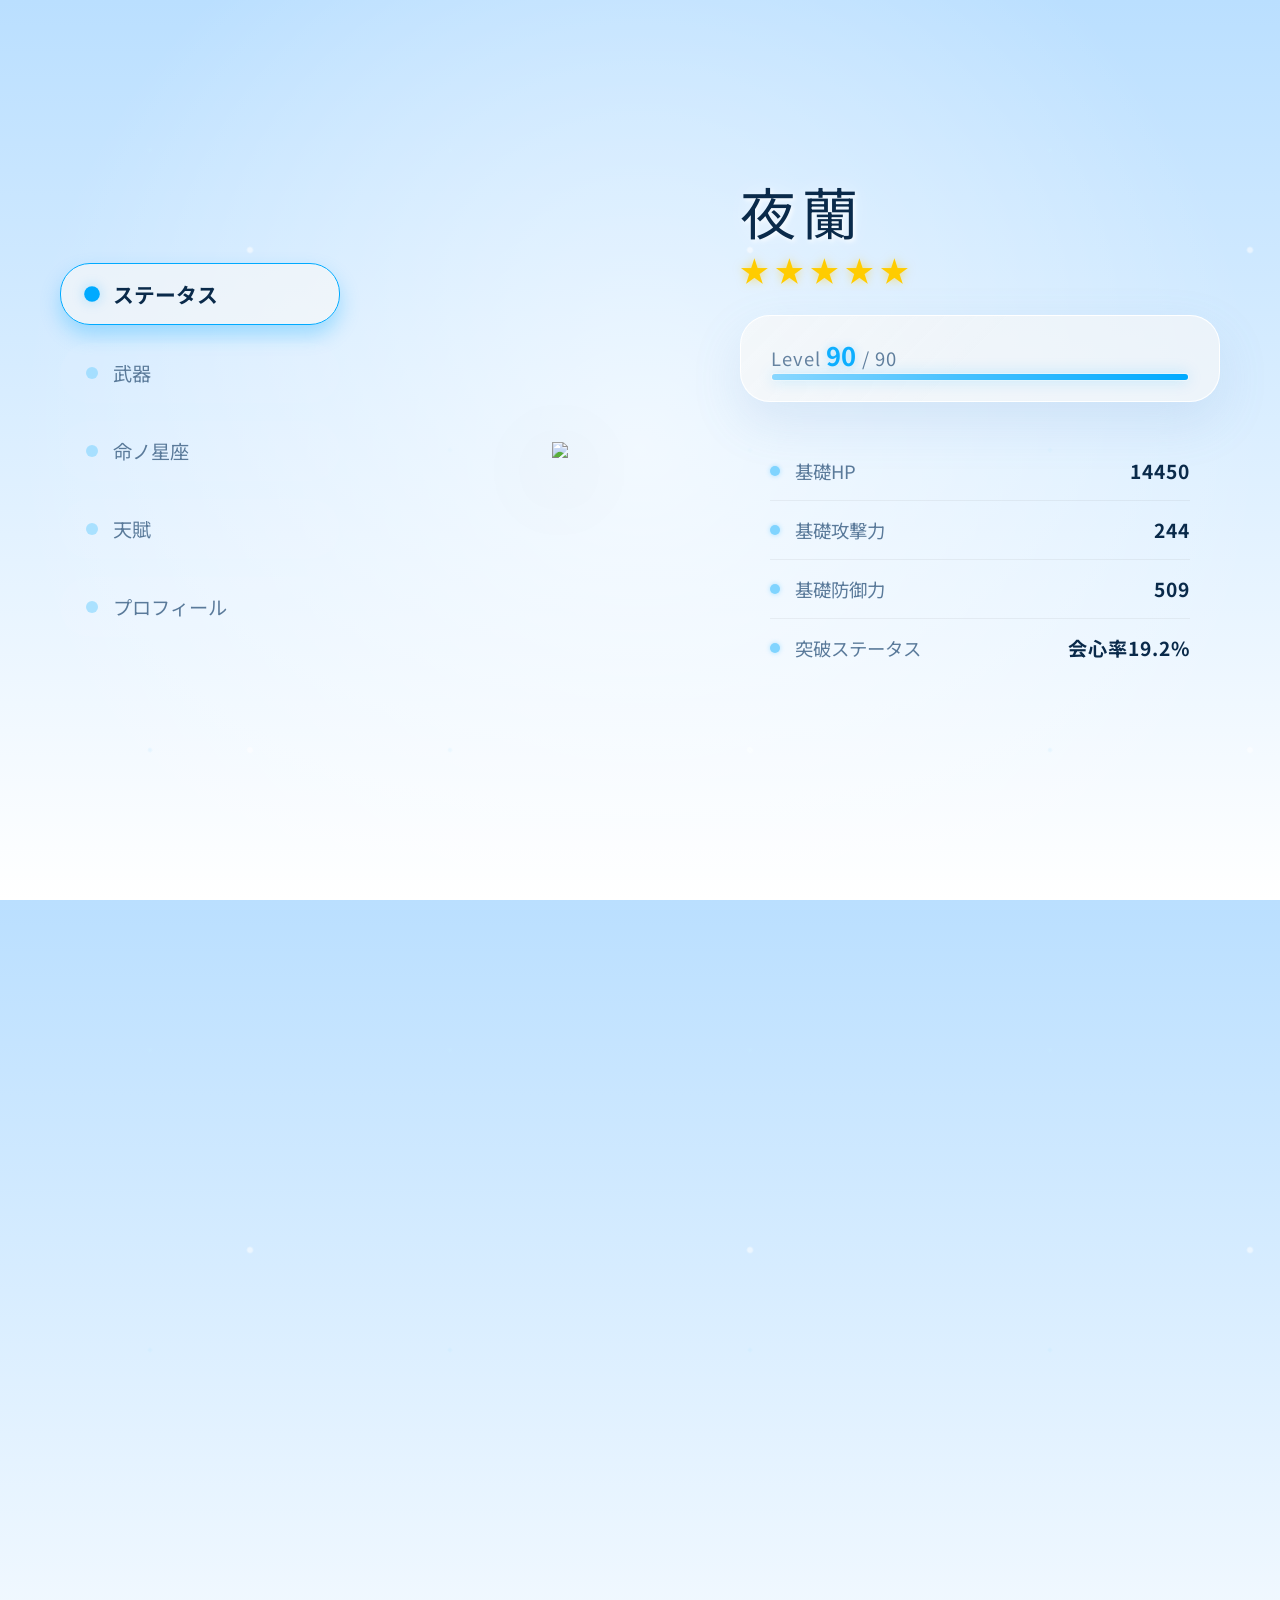
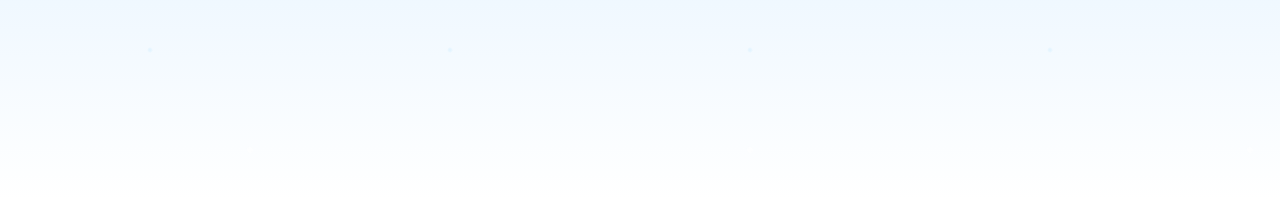
==== index.html @ b49795f0 "Add files via upload" ====
<!DOCTYPE html>
<html lang="ja">
<head>
    <meta charset="UTF-8">
    <meta name="viewport" content="width=device-width, initial-scale=1.0">
    <title>Genshin_UI_Moc</title>
    <link rel="preconnect" href="https://fonts.googleapis.com">
    <link rel="preconnect" href="https://fonts.gstatic.com" crossorigin>
    <link href="https://fonts.googleapis.com/css2?family=Noto+Sans+JP:wght@400;500;700&display=swap" rel="stylesheet">
    <link rel="icon" href="favicon.ico" type="image/png">
<style>
        @font-face {
    font-family: 'GenshinMainFont';
    src: url('GenshinFont.otf') format('truetype'); 
    font-weight: normal;
    font-style: normal;
    font-display: swap;
}
        :root {
            --bg-gradient: linear-gradient(to bottom, #badfff 0%, #ffffff 100%);
            --bg-particle-color: rgba(255,255,255,0.8);
            --bg-particle-sub: rgba(200, 235, 255, 0.5);
            --container-glow: radial-gradient(circle at center, rgba(255, 255, 255, 0.6) 0%, transparent 80%);
            --glass-bg: rgba(248, 248, 248, 0.65);
            --glass-border: rgba(255, 255, 255, 0.9);
            --glass-highlight: rgba(255, 255, 255, 1.0);
            --glass-shadow: 0 20px 50px rgba(100, 150, 200, 0.15);
            --text-main: #0a2a4a;
            --text-dim: #5a7a9a;
            --title-shadow: 2px 2px 4px rgba(255,255,255,0.8), 0 0 20px rgba(255,255,255,0.5);
            --accent-color: #00aaff;
            --accent-sub: #80d4ff;
            --accent-glow: rgba(0, 170, 255, 0.3);
            --panel-width: 480px;
            --font-custom: 'MyCustomFont', 'Noto Sans JP', sans-serif;
            --border-radius-soft: 30px;
            --border-radius-capsule: 50px;
            --font-custom: 'GenshinMainFont', 'Noto Sans JP', sans-serif;
        }

      
        body.dark-theme {
            --bg-gradient: radial-gradient(circle at 50% 120%, #1a2c55 0%, #0d1221 50%, #000000 100%);
            --bg-particle-color: rgba(255,255,255,0.2);
            --bg-particle-sub: rgba(255,255,255,0.1);
            --container-glow: radial-gradient(circle at center, rgba(0, 242, 255, 0.03) 0%, transparent 70%);
            --glass-bg: rgba(20, 30, 50, 0.6);
            --glass-border: rgba(100, 200, 255, 0.2);
            --glass-highlight: rgba(255, 255, 255, 0.1);
            --glass-shadow: 0 20px 50px rgba(0, 0, 0, 0.4);
            --text-main: #ffffff;
            --text-dim: #8aaecb;
            --title-shadow: 0 0 15px rgba(0, 242, 255, 0.4);
            --accent-color: #00f2ff;
            --accent-sub: #4d8eff;
            --accent-glow: rgba(0, 242, 255, 0.6);
        }

        * { margin: 0; padding: 0; box-sizing: border-box; }

        body {
            width: 100vw; height: 100vh; overflow: hidden;
            font-family: var(--font-custom);
            color: var(--text-main);
            background: var(--bg-gradient);
            position: relative;
            transition: color 0.5s, background 0.5s;
            -webkit-font-smoothing: antialiased;
    -moz-osx-font-smoothing: grayscale;
        }
        
        body::before {
            content: ""; position: absolute; top: 0; left: 0; width: 200%; height: 200%;
            background-image: 
                radial-gradient(circle, var(--bg-particle-color) 2px, transparent 4px),
                radial-gradient(circle, var(--bg-particle-sub) 1px, transparent 3px);
            background-size: 500px 500px, 300px 300px;
            opacity: 0.7; z-index: -1;
            animation: bgMove 60s linear infinite;
            transition: opacity 0.5s;
        }
        @keyframes bgMove { 0% { transform: translate(0, 0); } 100% { transform: translate(-50px, -50px); } }

        .container {
            display: flex; width: 100%; height: 100%; padding: 40px 60px; gap: 40px;
            background: var(--container-glow);
            transition: background 0.5s;
        }

        #theme-toggle-btn {
            position: fixed; top: 25px; right: 25px; z-index: 1000;
            background: var(--glass-bg);
            border: 1px solid var(--glass-border);
            color: var(--text-main);
            padding: 10px 20px;
            border-radius: var(--border-radius-capsule);
            cursor: pointer;
            font-family: var(--font-custom); font-weight: bold;
            backdrop-filter: blur(10px);
            box-shadow: 0 5px 15px rgba(0,0,0,0.1);
            transition: 0.3s;
            display: flex; align-items: center; gap: 10px;
        }
        #theme-toggle-btn:hover {
            transform: scale(1.05);
            box-shadow: 0 0 15px var(--accent-glow);
            border-color: var(--accent-color);
        }

        .sidebar {
            width: 280px; display: flex; flex-direction: column; gap: 18px;
            z-index: 10; justify-content: center; height: 100%; flex-shrink: 0;
        }
        .menu-item {
            display: flex; align-items: center; font-size: 1.2rem; color: var(--text-dim);
            cursor: pointer; transition: all 0.4s cubic-bezier(0.25, 0.8, 0.25, 1); 
            padding: 15px 25px; position: relative; overflow: hidden;
            border-radius: var(--border-radius-soft);
            background: rgba(255, 255, 255, 0.05);
            border: 1px solid transparent;
        }
        .menu-item:hover { 
            color: var(--text-main); background: var(--glass-bg);
            border-color: var(--accent-sub); transform: translateX(5px);
        }
        .menu-item.active {
            color: var(--text-main); font-weight: bold; font-size: 1.3rem;
            background: var(--glass-bg);
            box-shadow: 0 10px 20px var(--accent-glow);
            border-color: var(--accent-color);
        }
        .icon-diamond {
            width: 12px; height: 12px; background: var(--accent-sub);
            margin-right: 15px; opacity: 0.6; transition: 0.3s; border-radius: 50%;
        }
        .menu-item.active .icon-diamond { 
            background: var(--accent-color); opacity: 1; transform: scale(1.3); 
            box-shadow: 0 0 10px var(--accent-glow);
        }

        .main-content {
            flex-grow: 1; display: flex; width: 100%; height: 100%;
            animation: fadeIn 0.8s ease-out;
        }
        .hidden { display: none !important; }
        @keyframes fadeIn { from { opacity: 0; transform: translateY(30px); } to { opacity: 1; transform: translateY(0); } }

        .visual-area {
            flex-grow: 1; height: 100%; display: flex; justify-content: center; align-items: center; position: relative;
        }
        .visual-img {
            max-height: 98%; max-width: 100%;
            filter: drop-shadow(0 15px 30px rgba(0,0,0,0.3));
            animation: floatChar 6s ease-in-out infinite;
            transition: filter 0.5s;
        }
        @keyframes floatChar { 0%, 100% { transform: translateY(0); } 50% { transform: translateY(-12px); } }

        
        @keyframes spinBg { 0% { transform: rotate(0deg); } 100% { transform: rotate(360deg); } }

        .info-panel {
            width: var(--panel-width); flex-shrink: 0;
            display: flex; flex-direction: column; justify-content: center; gap: 25px;
        }
        
        .char-name { 
            font-size: 3.5rem; font-weight: 400; letter-spacing: 0.1em; line-height: 1;
            color: var(--text-main); text-shadow: var(--title-shadow);
            margin-bottom: 10px; transition: color 0.5s, text-shadow 0.5s;
        }
        .rarity { color: #ffcc00; font-size: 1.8rem; letter-spacing: 6px; text-shadow: 0 0 10px rgba(255, 200, 0, 0.5); }
        .section-title { font-size: 2.8rem; letter-spacing: 0.05em; color: var(--text-main); text-shadow: var(--title-shadow); }

        .glass-box {
            background: var(--glass-bg);
            backdrop-filter: blur(20px); -webkit-backdrop-filter: blur(20px);
            border-radius: var(--border-radius-soft);
            border: 1px solid var(--glass-border);
            border-top: 1px solid var(--glass-highlight);
            padding: 28px;
            box-shadow: var(--glass-shadow);
            position: relative; overflow: hidden;
            transition: background 0.5s, border-color 0.5s, box-shadow 0.5s;
        }
        .glass-box::after {
            content: ""; position: absolute; top: 0; left: 0; width: 100%; height: 100%;
            background: linear-gradient(135deg, rgba(255,255,255,0.1) 0%, transparent 50%);
            pointer-events: none;
        }

        .level-info { padding: 20px 30px; gap: 10px; }
        .level-text { font-size: 1.15rem; color: var(--text-dim); letter-spacing: 0.05em; }
        .level-val { font-size: 1.6rem; color: var(--accent-color); font-weight: bold; text-shadow: 0 0 10px var(--accent-glow); }
        .level-bar-bg { width: 100%; height: 8px; background: rgba(0,0,0,0.1); border-radius: 5px; border: 1px solid var(--glass-border); }
        .level-bar-fill { height: 100%; background: linear-gradient(90deg, var(--accent-sub), var(--accent-color)); box-shadow: 0 0 15px var(--accent-glow); border-radius: 5px; }
        
        .stats-list { padding: 15px 30px; max-height: 45vh; }
        .stats-list::-webkit-scrollbar { width: 6px; }
        .stats-list::-webkit-scrollbar-thumb { background: var(--accent-sub); border-radius: 10px; }
        
        .stat-row { 
            display: flex; justify-content: space-between; align-items: center; 
            padding: 15px 0; border-bottom: 1px solid rgba(128,128,128,0.1); 
            font-size: 1.15rem; transition: 0.2s;
        }
        .stat-row:hover { background: rgba(255,255,255,0.1); padding-left: 10px; padding-right: 10px; border-radius: 15px;}
        .stat-row:last-child { border-bottom: none; }
        .stat-label { display: flex; align-items: center; color: var(--text-dim); }
        .stat-icon { width: 10px; height: 10px; margin-right: 15px; background: var(--accent-sub); border-radius: 50%; box-shadow: 0 0 5px var(--accent-glow); }
        .stat-value { font-size: 1.2rem; letter-spacing: 0.05em; font-weight: bold; }

        
        .btn-detail:hover { 
            background: var(--accent-color); color: #fff;
            box-shadow: 0 15px 30px var(--accent-glow); 
            transform: translateY(-3px);
        }

.scroll-list {
    display: flex;
    flex-direction: column;
    gap: 18px;
    margin-top: 10px;
    overflow-y: auto;
    overflow-x: hidden; 
    max-height: 60vh;
    padding: 15px;
    margin: -15px; 
    width: calc(100% + 10px); 
}

.scroll-list::-webkit-scrollbar {
    width: 4px;
}
.scroll-list::-webkit-scrollbar-thumb {
    background: var(--accent-sub);
    border-radius: 10px;
}
        
        .list-item {
            padding: 18px 25px; display: flex; align-items: center;
            transition: 0.3s; cursor: pointer; 
            border: 1px solid var(--glass-border);
            background: var(--glass-bg);
            border-radius: var(--border-radius-capsule);
        }
        .list-item:hover { 
            border-color: var(--accent-color); 
            background: rgba(255,255,255,0.1);
            transform: scale(1.02) translateY(-3px); z-index: 5; 
            box-shadow: 0 10px 25px var(--accent-glow);
        }
        
        .item-icon {
            width: 54px; height: 54px; border-radius: 50%;
            background: var(--glass-bg); border: 2px solid var(--accent-sub);
            display: flex; justify-content: center; align-items: center; margin-right: 25px; flex-shrink: 0;
            font-size: 1.4rem; color: var(--accent-sub);
            box-shadow: 0 5px 15px rgba(0,0,0,0.05);
            transition: 0.3s;
        }
        .list-item.unlocked .item-icon {
            background: var(--accent-color); color: #ffffff; border-color: #fff;
            box-shadow: 0 0 20px var(--accent-glow);
        }
        body.dark-theme .list-item.unlocked .item-icon { color: #000; }

        .item-name { font-size: 1.2rem; margin-bottom: 3px; font-weight: bold; }
        
        .talent-lvl { color: var(--accent-color); font-weight: bold; text-shadow: 0 0 8px var(--accent-glow); }

        .profile-grid { display: grid; grid-template-columns: 1fr 1fr; gap: 20px; margin-bottom: 25px; }
        .profile-item { background: rgba(255,255,255,0.05); border-radius: 20px; padding: 15px 25px; border: 1px solid var(--glass-border); }
        .p-label { font-size: 0.85rem; color: var(--text-dim); text-transform: uppercase; letter-spacing: 0.1em; margin-bottom: 5px; }
        .p-val { font-size: 1.2rem; color: var(--text-main); font-weight: bold; }
        .story-box { background: rgba(255,255,255,0.05); padding: 2px; line-height: 2; font-size: 1.05rem; color: var(--text-main); }

        @media (max-width: 768px) {
            body { overflow-y: auto; }
            .container { flex-direction: column; padding: 20px; gap: 30px; }
            #theme-toggle-btn { top: 15px; right: 15px; padding: 8px 15px; font-size: 0.9rem;}
            .sidebar { width: 100%; height: auto; flex-direction: row; overflow-x: auto; padding-bottom: 15px; justify-content: flex-start; gap: 10px;}
            .menu-item { font-size: 0.95rem; padding: 10px 20px; white-space: nowrap; border-radius: 25px;}
            .main-content { flex-direction: column; }
            .visual-area { height: 45vh; margin-bottom: 30px; margin-top: 40px;}
            .info-panel { width: 100%; gap: 20px;}
            .char-name { font-size: 3rem; }
        }

       
        #modal-overlay {
            position: fixed; top: 0; left: 0; width: 100vw; height: 100vh;
            background: rgba(0,0,0,0.5); backdrop-filter: blur(30px); -webkit-backdrop-filter: blur(30px);
            z-index: 100; display: flex; justify-content: center; align-items: center;
            opacity: 0; pointer-events: none; transition: 0.4s;
        }
        #modal-overlay.active { opacity: 1; pointer-events: auto; }

        .modal-box {
            width: 900px; max-width: 95%; padding: 50px; 
            background: var(--glass-bg); border-radius: 40px; box-shadow: var(--glass-shadow);
            transform: scale(0.95) translateY(20px); transition: 0.4s cubic-bezier(0.2, 0.8, 0.2, 1);
            display: flex; flex-direction: column; max-height: 90vh;
        }
        #modal-overlay.active .modal-box { transform: scale(1) translateY(0); }

        @media (max-width: 768px) {
            .modal-box { padding: 30px; width: 95%; max-height: 85vh; border-radius: 30px;}
        }

        .modal-close { position: absolute; top: 30px; right: 35px; font-size: 2.5rem; color: var(--text-dim); cursor: pointer; transition: 0.3s;}
        .modal-close:hover { color: var(--accent-color); transform: rotate(90deg); }
        
        .modal-title { font-size: 2.5rem; border-bottom: 1px solid var(--glass-border); padding-bottom: 20px; margin-bottom: 30px; color: var(--text-main); letter-spacing: 0.05em; font-weight: bold;}
        
        .modal-tabs { display: flex; margin-bottom: 30px; gap: 30px; }
        .m-tab { padding: 10px 0; cursor: pointer; color: var(--text-dim); font-size: 1.3rem; position: relative; transition: 0.3s; font-weight: bold;}
        .m-tab:hover { color: var(--accent-color) }
        .m-tab.active { color: #000000; }
        .m-tab.active::after { content: ""; position: absolute; bottom: -5px; left: 0; width: 100%; height: 4px; background: var(--accent-color); border-radius: 4px; box-shadow: 0 0 15px var(--accent-glow); }
        
        .modal-content-area { overflow-y: auto; flex-grow: 1; padding-right: 15px; }
        .modal-content-area::-webkit-scrollbar { width: 8px; }
        .modal-content-area::-webkit-scrollbar-thumb { background: var(--accent-sub); border-radius: 10px; }

        .modal-desc { font-size: 1.25rem; line-height: 1.9; color: var(--text-main); white-space: pre-wrap; }

        .scale-table { width: 100%; border-collapse: separate; border-spacing: 0 8px; }
        .scale-row { background: rgba(255,255,255,0.05); border: 1px solid var(--glass-border); border-radius: 15px;}
        .scale-cell { padding: 15px 20px; color: #000000; font-size: 1.1rem;}
        .scale-val { text-align: right; color: #000000; font-weight: bold; }

        .slider-container { display: flex; align-items: center; background: rgba(255,255,255,0.05); padding: 20px 30px; border-radius: 50px; margin-bottom: 30px; border: 1px solid var(--glass-border); }
        .slider-label { color: #000000; font-size: 1.4rem; min-width: 90px; font-weight: bold; text-shadow: 0 0 10px #ffffff;}
        .range-input { flex-grow: 1; margin: 0 25px; height: 8px; background: rgba(128,128,128,0.2); border-radius: 4px; }
        .range-input::-webkit-slider-thumb { -webkit-appearance: none; width: 26px; height: 26px; background: var(--accent-color); box-shadow: 0 0 15px var(--accent-glow); border-radius: 50%; cursor: pointer; border: 2px solid #fff;}
 


@keyframes slideInRight {
    from { opacity: 0; transform: translateX(30px); }
    to { opacity: 1; transform: translateX(0); }
}


@keyframes float {
    0%, 100% { 
        transform: translateY(0); 
    }
    50% { 
        
        transform: translateY(-8px); 
    }
}

.main-content:not(.hidden) {
    display: flex;
    animation: slideInRight 0.5s cubic-bezier(0.25, 0.46, 0.45, 0.94) both;
}


.visual-img {
    animation: float 5s ease-in-out infinite;
    filter: drop-shadow(0 20px 40px rgba(0,0,0,0.4));
    transition: transform 0.3s ease-out; 
}


.visual-area:hover .visual-img {
    transform: scale(1.03);
}


.list-item {
    transition: all 0.3s cubic-bezier(0.4, 0, 0.2, 1);
}

.list-item:active {
    transform: scale(0.95);
}


#modal-overlay {
    backdrop-filter: blur(0px);
    transition: all 0.4s ease;
}
#modal-overlay.active {
    backdrop-filter: blur(20px);
} 
    </style>
</head>
<body>
    <script src="data.js"></script>

    
    <div class="container">
        <nav class="sidebar">
            <div class="menu-item active" onclick="switchTab('status')" id="tab-status">
                <div class="icon-diamond"></div><span id="nav-status"></span>
            </div>
            <div class="menu-item" onclick="switchTab('weapon')" id="tab-weapon">
                <div class="icon-diamond"></div><span id="nav-weapon"></span>
            </div>
            <div class="menu-item" onclick="switchTab('constellation')" id="tab-constellation">
                <div class="icon-diamond"></div><span id="nav-constellation"></span>
            </div>
            <div class="menu-item" onclick="switchTab('talents')" id="tab-talents">
                <div class="icon-diamond"></div><span id="nav-talents"></span>
            </div>
            <div class="menu-item" onclick="switchTab('profile')" id="tab-profile">
                <div class="icon-diamond"></div><span id="nav-profile"></span>
            </div>
        </nav>

        <div id="view-status" class="main-content">
            <div class="visual-area">
                <img id="status-img" class="visual-img">
            </div>
            <div class="info-panel">
                <div>
                    <div class="char-name" id="profile-name"></div>
                    <div class="rarity" id="profile-rarity"></div>
                </div>
                <div class="glass-box level-info">
                    <div class="level-text"><span id="label-level-char"></span> <span class="level-val" id="profile-lvl"></span> / <span id="profile-max"></span></div>
                    <div class="level-bar-bg"><div class="level-bar-fill" style="width: 100%;"></div></div>
                </div>
                <div class="stats-list" id="stats-list-container"></div>
                <div class="btn-detail" id="btn-detail"></div>
            </div>
        </div>

        <div id="view-weapon" class="main-content hidden">
            <div class="visual-area">
                <img id="weapon-img" class="visual-img">
            </div>
            <div class="info-panel">
                <div>
                    <div class="section-title" id="weapon-name"></div>
                    <div class="rarity" id="weapon-rarity"></div>
                    <div style="color:var(--text-dim); margin-top:5px;" id="weapon-subname"></div>
                    <div style="color:var(--text-dim);" id="weapon-type"></div>
                </div>
                <div class="glass-box level-info">
                    <div class="level-text"><span id="label-level-weapon"></span> <span class="level-val" id="weapon-lvl"></span> / <span id="weapon-max"></span></div>
                    <div class="level-bar-bg"><div class="level-bar-fill" style="width: 100%;"></div></div>
                </div>
                <div class="stats-list" id="weapon-stats-list"></div>
                <div class="description-area" style="border-left: 5px solid var(--accent-color);">
                    <span style="color: var(--accent-color); font-weight: bold; display: block; margin-bottom: 5px;" id="weapon-effect-title"></span>
                    <p id="weapon-effect-desc"></p>
                </div>
            </div>
        </div>

        <div id="view-constellation" class="main-content hidden">
            <div class="visual-area">
                <img id="const-img" class="visual-img">
            </div>
            <div class="info-panel">
                <div>
                    <div class="section-title" id="constellation-name"></div>
                    <div style="color:var(--text-dim);" id="sub-constellation"></div>
                </div>
                <div class="scroll-list" id="constellation-list-container"></div>
            </div>
        </div>

        <div id="view-talents" class="main-content hidden">
            <div class="visual-area">
                <img id="talent-img" class="visual-img">
            </div>
            <div class="info-panel">
                <div>
                    <div class="section-title" id="title-talents"></div>
                    <div style="color:var(--text-dim);" id="sub-talents"></div>
                </div>
                <div class="scroll-list" id="talent-list-container"></div>
            </div>
        </div>

        <div id="view-profile" class="main-content hidden">
            <div class="visual-area">
                <img id="profile-img-tab" class="visual-img">
            </div>
            <div class="info-panel">
                <div>
                    <div class="section-title" id="title-profile"></div>
                    <div style="color:var(--text-dim);" id="sub-profile"></div>
                </div>
                <div class="glass-box">
                    <div class="profile-grid">
                        <div class="profile-item"><div class="p-label" id="label-birthday"></div><div class="p-val" id="p-bday"></div></div>
                        <div class="profile-item"><div class="p-label" id="label-affiliation"></div><div class="p-val" id="p-aff"></div></div>
                        <div class="profile-item"><div class="p-label" id="label-vision"></div><div class="p-val" id="p-vision"></div></div>
                        <div class="profile-item"><div class="p-label" id="label-constellation"></div><div class="p-val" id="p-const"></div></div>
                    </div>
                    <div class="profile-item" style="margin-bottom: 20px;"><div class="p-label" id="label-cv"></div><div class="p-val" id="p-cv"></div></div>
                    <div style="color:var(--text-dim); margin-bottom:10px; font-size:0.9rem;" id="label-story"></div>
                    <div class="story-box" id="p-story"></div>
                </div>
            </div>
        </div>
    </div>

    <div id="modal-overlay" onclick="closeModal(event)">
        <div class="modal-box">
            <div class="modal-close" onclick="forceCloseModal()">×</div>
            <div class="modal-title" id="m-title"></div>
            <div class="modal-tabs hidden" id="m-tabs">
                <div class="m-tab active" onclick="switchModalTab('desc')" id="tab-desc"></div>
                <div class="m-tab" onclick="switchModalTab('scale')" id="tab-scale"></div>
            </div>
            <div class="modal-content-area" id="area-desc"><div class="modal-desc" id="m-desc"></div></div>
            <div class="modal-content-area hidden" id="area-scale">
                <div class="slider-container">
                    <div class="slider-label"><span id="label-slider"></span> <span id="slider-val-text">10</span></div>
                    <input type="range" min="1" max="13" value="10" class="range-input" id="lvl-slider" oninput="onSliderChange(this.value)">
                </div>
                <table class="scale-table" id="scale-table"></table>
            </div>
        </div>
    </div>

    <script>
        const GD = window.genshinData;
        let currentTalentKey = null;

        window.onload = function() {
            renderUI(); 
            renderProfile(); 
            renderProfileDetails(); 
            renderStats(); 
            renderWeapon(); 
            renderConstellations(); 
            renderTalents();
            updateThemeButton();
        };

        
        function renderUI() {
            
            document.getElementById('nav-status').innerText = GD.ui.nav.status;
            document.getElementById('nav-weapon').innerText = GD.ui.nav.weapon;
            document.getElementById('nav-constellation').innerText = GD.ui.nav.constellation;
            document.getElementById('nav-talents').innerText = GD.ui.nav.talents;
            document.getElementById('nav-profile').innerText = GD.ui.nav.profile;

            document.getElementById('label-level-char').innerText = GD.ui.common.level;
            document.getElementById('label-level-weapon').innerText = GD.ui.common.level;
            
            document.getElementById('sub-constellation').innerText = GD.ui.titles.constellationSub;
            document.getElementById('title-talents').innerText = GD.ui.nav.talents; 
            document.getElementById('sub-talents').innerText = GD.ui.titles.talentsSub;
            document.getElementById('title-profile').innerText = GD.ui.nav.profile;
            document.getElementById('sub-profile').innerText = GD.ui.titles.profileSub;
            document.getElementById('label-story').innerText = GD.ui.titles.storyLabel;

            document.getElementById('label-birthday').innerText = GD.ui.profileLabels.birthday;
            document.getElementById('label-affiliation').innerText = GD.ui.profileLabels.affiliation;
            document.getElementById('label-vision').innerText = GD.ui.profileLabels.vision;
            document.getElementById('label-constellation').innerText = GD.ui.profileLabels.constellation;
            document.getElementById('label-cv').innerText = GD.ui.profileLabels.cv;
           
            document.getElementById('tab-desc').innerText = GD.ui.modal.tabDesc;
            document.getElementById('tab-scale').innerText = GD.ui.modal.tabAttrib;
            document.getElementById('label-slider').innerText = GD.ui.modal.sliderLabel;
        }

        function updateThemeButton() {
            const btn = document.getElementById('theme-toggle-btn');
            if(document.body.classList.contains('dark-theme')){
                btn.innerText = GD.ui.buttons.themeDark;
            } else {
                btn.innerText = GD.ui.buttons.themeLight;
            }
        }

        function toggleTheme() {
            document.body.classList.toggle('dark-theme');
            updateThemeButton();
        }

        function renderProfile() {
            const p = GD.profile;
            document.getElementById('profile-name').innerText = p.name;
            document.getElementById('profile-rarity').innerText = "★".repeat(p.rarity);
            document.getElementById('profile-lvl').innerText = p.levelCurrent;
            document.getElementById('profile-max').innerText = p.levelMax;
            const imgs = ['status-img', 'const-img', 'talent-img', 'profile-img-tab'];
            imgs.forEach(id => { const el = document.getElementById(id); if(el) el.src = p.imageSrc; });
        }

        function renderProfileDetails() {
            const i = GD.profileInfo;
            if(!i) return;
            document.getElementById('p-bday').innerText = i.birthday;
            document.getElementById('p-aff').innerText = i.affiliation;
            document.getElementById('p-vision').innerText = i.vision;
            document.getElementById('p-const').innerText = i.constellationName;
            document.getElementById('p-cv').innerText = i.cv;
            document.getElementById('p-story').innerText = i.story;
            const cName = document.getElementById('constellation-name');
            if(cName) cName.innerText = i.constellationName;
        }

        function renderStats() {
            const container = document.getElementById('stats-list-container');
            container.innerHTML = "";
            GD.stats.forEach(stat => {
                const row = document.createElement('div');
                row.className = "stat-row";
                row.innerHTML = `<span class="stat-label"><div class="stat-icon"></div>${stat.label}</span><span class="stat-value">${stat.value}</span>`;
                container.appendChild(row);
            });
        }

        function renderWeapon() {
            const w = GD.weapon;
            if(!w) return;
            document.getElementById('weapon-name').innerText = w.name;
            document.getElementById('weapon-subname').innerText = GD.ui.titles.weaponSub || "WEAPON SUB"; 
            document.getElementById('weapon-rarity').innerText = "★".repeat(w.rarity);
            document.getElementById('weapon-type').innerText = w.type;
            document.getElementById('weapon-lvl').innerText = w.levelCurrent;
            document.getElementById('weapon-max').innerText = w.levelMax;
            document.getElementById('weapon-img').src = w.imageSrc;
            document.getElementById('weapon-effect-title').innerText = w.effect.title;
            document.getElementById('weapon-effect-desc').innerText = w.effect.desc;

            const container = document.getElementById('weapon-stats-list');
            container.innerHTML = "";
            w.stats.forEach(stat => {
                const row = document.createElement('div');
                row.className = "stat-row";
                row.innerHTML = `<span class="stat-label"><div class="stat-icon"></div>${stat.label}</span><span class="stat-value">${stat.value}</span>`;
                container.appendChild(row);
            });
        }

        function renderConstellations() {
            const container = document.getElementById('constellation-list-container');
            container.innerHTML = "";
            GD.constellations.forEach((c, index) => {
                const item = document.createElement('div');
                const lockedClass = c.unlocked ? "unlocked" : "locked";
                item.className = `list-item ${lockedClass}`;
                item.onclick = () => openModal('constellation', index);
                item.innerHTML = `<div class="item-icon">${c.id}</div><div class="item-info"><div class="item-name">${c.title}</div><div class="item-sub">${c.sub}</div></div>`;
                container.appendChild(item);
            });
        }

        function renderTalents() {
            const container = document.getElementById('talent-list-container');
            container.innerHTML = "";
            Object.keys(GD.talents).forEach(key => {
                const t = GD.talents[key];
                const item = document.createElement('div');
                item.className = "list-item unlocked";
                item.onclick = () => openModal('talent', key);
                item.innerHTML = `<div class="item-icon">${t.iconChar}</div><div class="item-info"><div class="item-name">${t.title}</div><div class="item-sub">${t.sub.includes("Lv") ? `<span class="talent-lvl"></span>` : t.sub}</div></div>`;
                container.appendChild(item);
            });
        }

        const views = ['status', 'weapon', 'constellation', 'talents', 'profile'];
        function switchTab(tabName) {
            views.forEach(v => {
                document.getElementById(`view-${v}`).classList.add('hidden');
                document.getElementById(`tab-${v}`).classList.remove('active');
            });
            document.getElementById(`view-${tabName}`).classList.remove('hidden');
            document.getElementById(`tab-${tabName}`).classList.add('active');
        }

        function openModal(type, key) {
            let data = null;
            const tabs = document.getElementById('m-tabs');
            switchModalTab('desc');
            if(type === 'constellation') {
                data = GD.constellations[key];
                tabs.classList.add('hidden');
            } else if (type === 'talent') {
                data = GD.talents[key];
                if (data.attributes) {
                    tabs.classList.remove('hidden');
                    currentTalentKey = key;
                    const maxLvl = data.attributes[0].values.length;
                    const slider = document.getElementById('lvl-slider');
                    slider.max = maxLvl;
                    const initialVal = Math.min(10, maxLvl);
                    slider.value = initialVal;
                    onSliderChange(initialVal);
                } else { tabs.classList.add('hidden'); }
            }
            if(data) {
                document.getElementById('m-title').innerText = data.title;
                document.getElementById('m-desc').innerText = data.desc.replace(/<br>/g, '\n').replace(/<b>/g, '').replace(/<\/b>/g, ''); 
                document.getElementById('modal-overlay').classList.add('active');
            }
        }

        function switchModalTab(tabType) {
            const tabDesc = document.getElementById('tab-desc');
            const tabScale = document.getElementById('tab-scale');
            const areaDesc = document.getElementById('area-desc');
            const areaScale = document.getElementById('area-scale');
            if (tabType === 'desc') {
                tabDesc.classList.add('active'); tabScale.classList.remove('active');
                areaDesc.classList.remove('hidden'); areaScale.classList.add('hidden');
            } else {
                tabDesc.classList.remove('active'); tabScale.classList.add('active');
                areaDesc.classList.add('hidden'); areaScale.classList.remove('hidden');
            }
        }

        function onSliderChange(val) {
            document.getElementById('slider-val-text').innerText = val;
            if (currentTalentKey && GD.talents[currentTalentKey].attributes) {
                renderScaleTable(currentTalentKey, val);
            }
        }

        function renderScaleTable(key, lvl) {
            const attributes = GD.talents[key].attributes;
            const table = document.getElementById('scale-table');
            table.innerHTML = "";
            const index = lvl - 1;
            attributes.forEach(attr => {
                const rawVal = (attr.values && attr.values.length > index) ? attr.values[index] : "-";
                const row = document.createElement('tr');
                row.className = "scale-row";
                row.innerHTML = `<td class="scale-cell">${attr.label}</td><td class="scale-cell scale-val">${rawVal}${attr.unit}</td>`;
                table.appendChild(row);
            });
        }

        function closeModal(e) {
            if (e.target.id === 'modal-overlay') {
                document.getElementById('modal-overlay').classList.remove('active');
            }
        }
        function forceCloseModal() {
            document.getElementById('modal-overlay').classList.remove('active');
        }
document.addEventListener('mousemove', (e) => {
    const x = (e.clientX - window.innerWidth / 2) / 50;
    const y = (e.clientY - window.innerHeight / 2) / 50;

    const images = document.querySelectorAll('.visual-img');
    images.forEach(img => {
        img.style.transform = `translate(${x}px, ${y}px)`;
    });

    const bgLines = document.querySelector('.constellation-bg-lines');
    if (bgLines) {
        bgLines.style.transform = `translate(${-x * 0.5}px, ${-y * 0.5}px) rotate(${x}deg)`;
    }
});


function animateListItems() {
    const items = document.querySelectorAll('.list-item');
    items.forEach((item, index) => {
        item.style.opacity = '0';
        item.style.transform = 'translateX(10px)';
        setTimeout(() => {
            item.style.transition = 'all 0.4s ease';
            item.style.opacity = '1';
            item.style.transform = 'translateX(0)';
        }, index * 70); 
    });
}


const originalSwitchTab = switchTab;
switchTab = function(tabName) {
    originalSwitchTab(tabName);
    animateListItems(); 
};
    </script>
</body>
</html>
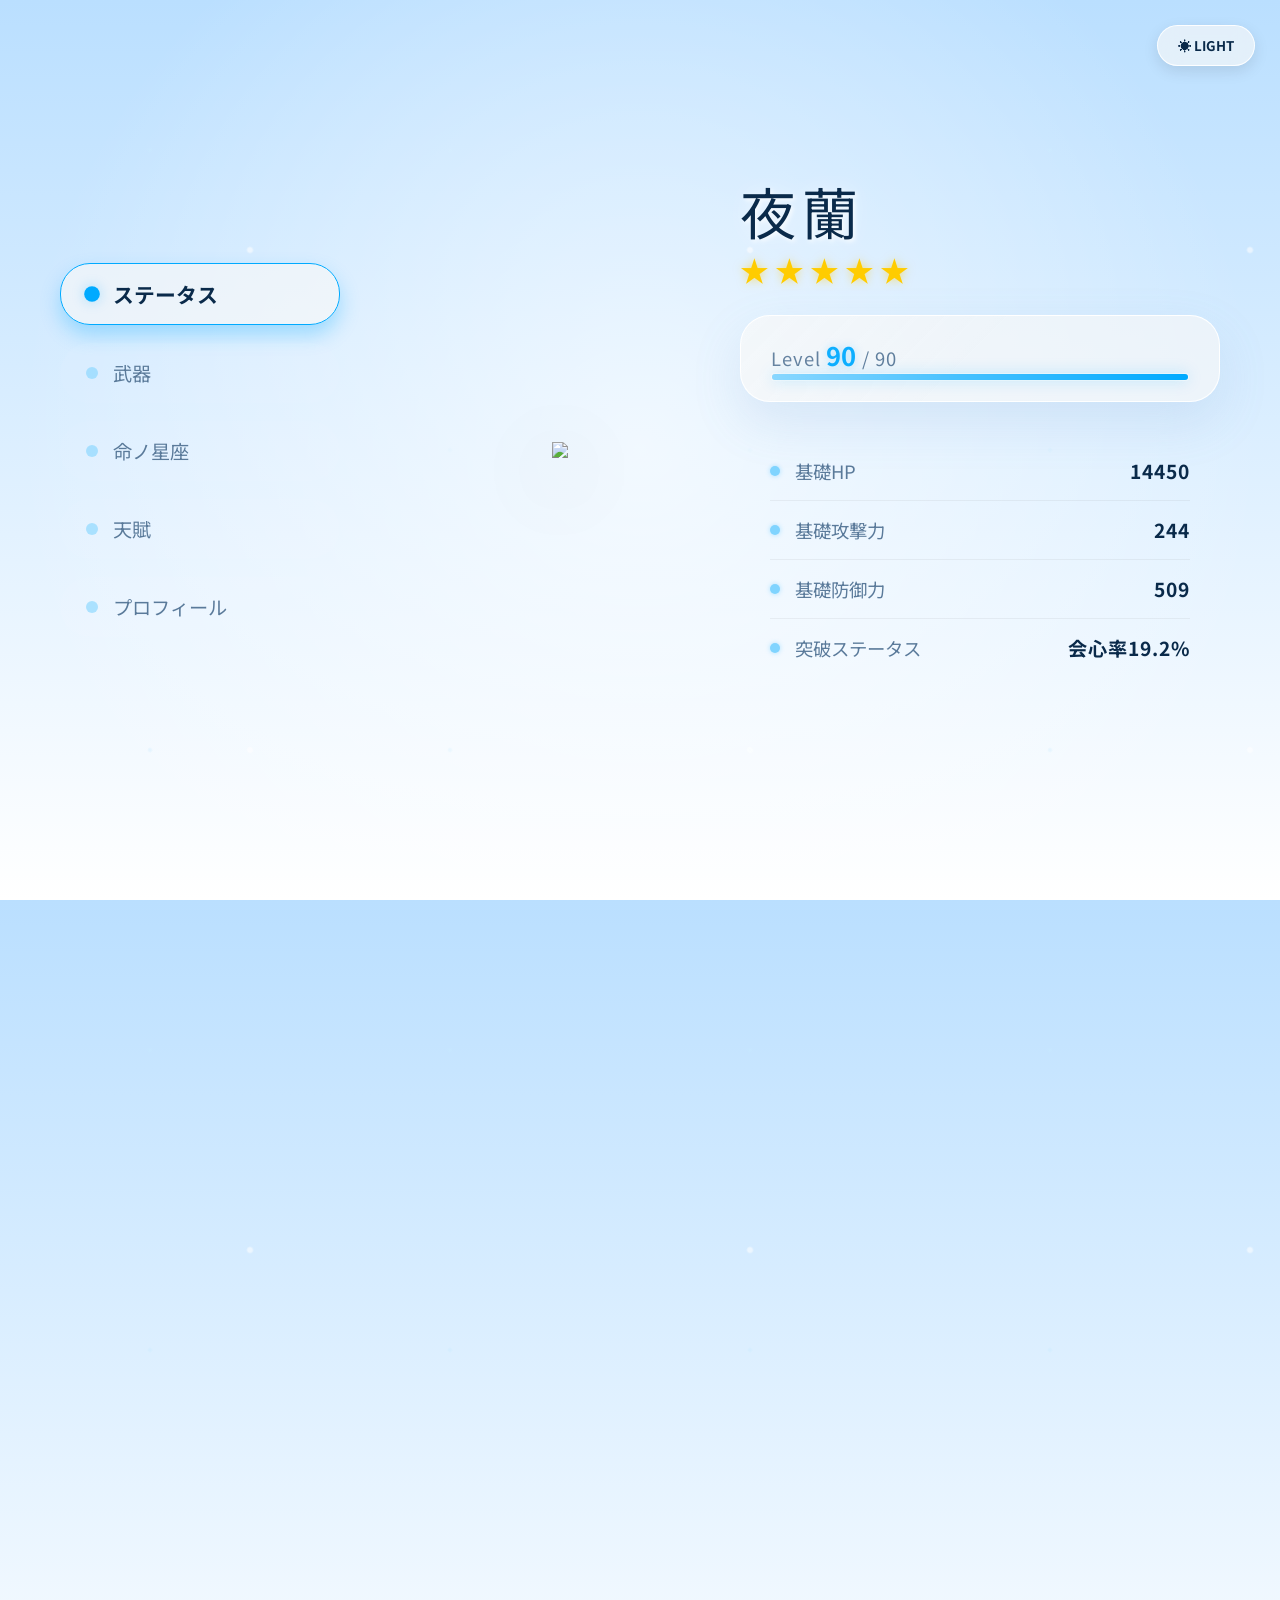
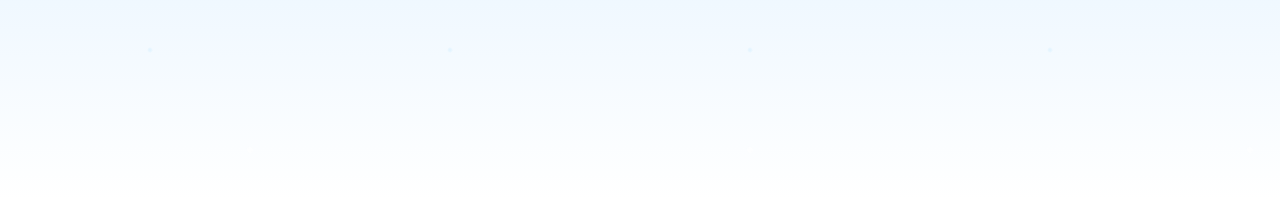
==== commit cf4ef62b: "Fix theme toggle and talent display" ====
--- a/index.html
+++ b/index.html
@@ -390,11 +390,13 @@
 } 
     </style>
 </head>
-<body>
-    <script src="data.js"></script>
-
-    
-    <div class="container">
+<body>
+    <script src="data.js"></script>
+
+    <button id="theme-toggle-btn" onclick="toggleTheme()" type="button"></button>
+
+    
+    <div class="container">
         <nav class="sidebar">
             <div class="menu-item active" onclick="switchTab('status')" id="tab-status">
                 <div class="icon-diamond"></div><span id="nav-status"></span>
@@ -660,7 +662,7 @@
                 const item = document.createElement('div');
                 item.className = "list-item unlocked";
                 item.onclick = () => openModal('talent', key);
-                item.innerHTML = `<div class="item-icon">${t.iconChar}</div><div class="item-info"><div class="item-name">${t.title}</div><div class="item-sub">${t.sub.includes("Lv") ? `<span class="talent-lvl"></span>` : t.sub}</div></div>`;
+                item.innerHTML = `<div class="item-icon">${t.iconChar}</div><div class="item-info"><div class="item-name">${t.title}</div><div class="item-sub">${t.sub.includes("Lv") ? `<span class="talent-lvl">${t.sub}</span>` : t.sub}</div></div>`;
                 container.appendChild(item);
             });
         }
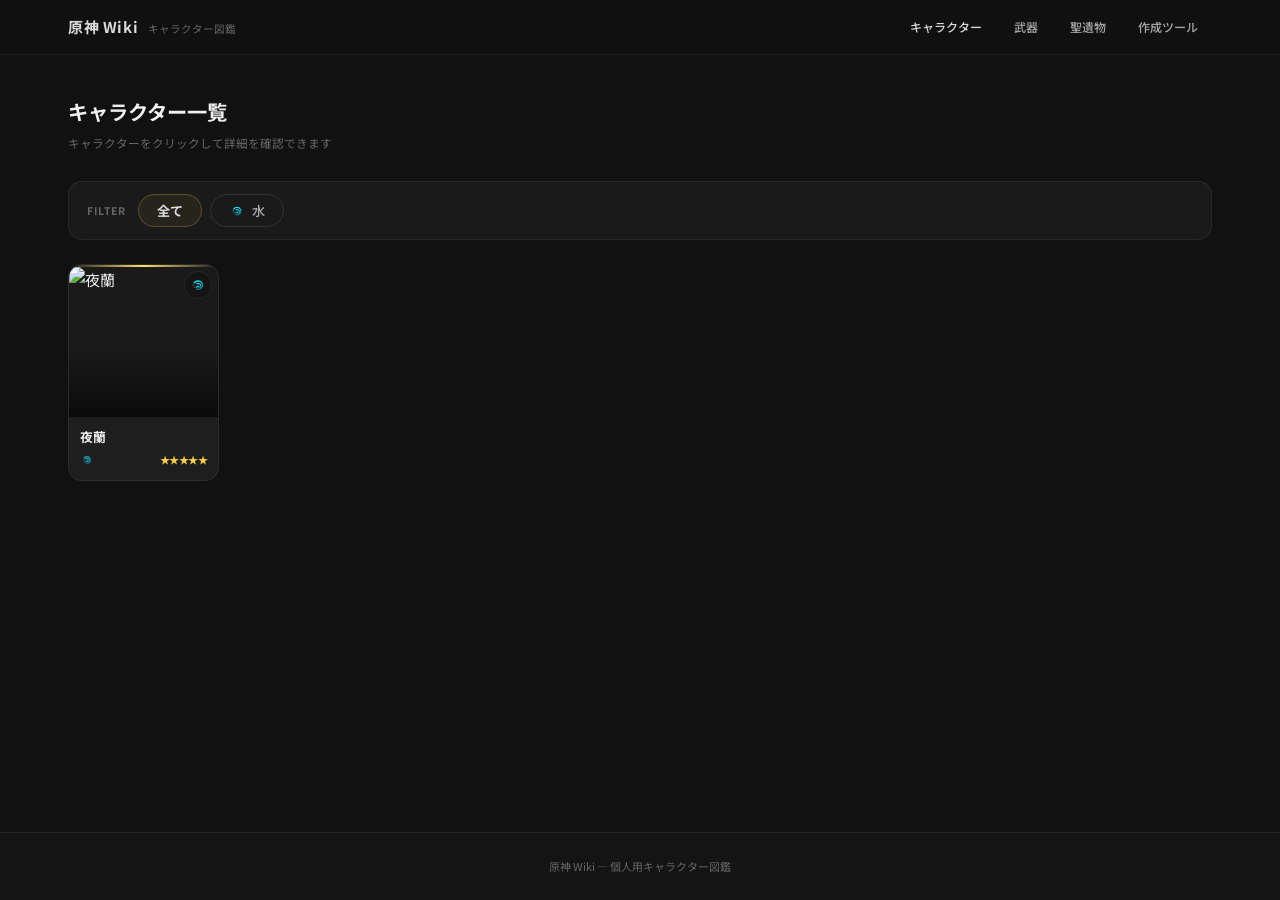
==== commit 9c3debce: "Add files via upload" ====
--- a/index.html
+++ b/index.html
@@ -1,787 +1,61 @@
-<!DOCTYPE html>
-<html lang="ja">
-<head>
-    <meta charset="UTF-8">
-    <meta name="viewport" content="width=device-width, initial-scale=1.0">
-    <title>Genshin_UI_Moc</title>
-    <link rel="preconnect" href="https://fonts.googleapis.com">
-    <link rel="preconnect" href="https://fonts.gstatic.com" crossorigin>
-    <link href="https://fonts.googleapis.com/css2?family=Noto+Sans+JP:wght@400;500;700&display=swap" rel="stylesheet">
-    <link rel="icon" href="favicon.ico" type="image/png">
-<style>
-        @font-face {
-    font-family: 'GenshinMainFont';
-    src: url('GenshinFont.otf') format('truetype'); 
-    font-weight: normal;
-    font-style: normal;
-    font-display: swap;
-}
-        :root {
-            --bg-gradient: linear-gradient(to bottom, #badfff 0%, #ffffff 100%);
-            --bg-particle-color: rgba(255,255,255,0.8);
-            --bg-particle-sub: rgba(200, 235, 255, 0.5);
-            --container-glow: radial-gradient(circle at center, rgba(255, 255, 255, 0.6) 0%, transparent 80%);
-            --glass-bg: rgba(248, 248, 248, 0.65);
-            --glass-border: rgba(255, 255, 255, 0.9);
-            --glass-highlight: rgba(255, 255, 255, 1.0);
-            --glass-shadow: 0 20px 50px rgba(100, 150, 200, 0.15);
-            --text-main: #0a2a4a;
-            --text-dim: #5a7a9a;
-            --title-shadow: 2px 2px 4px rgba(255,255,255,0.8), 0 0 20px rgba(255,255,255,0.5);
-            --accent-color: #00aaff;
-            --accent-sub: #80d4ff;
-            --accent-glow: rgba(0, 170, 255, 0.3);
-            --panel-width: 480px;
-            --font-custom: 'MyCustomFont', 'Noto Sans JP', sans-serif;
-            --border-radius-soft: 30px;
-            --border-radius-capsule: 50px;
-            --font-custom: 'GenshinMainFont', 'Noto Sans JP', sans-serif;
-        }
-
-      
-        body.dark-theme {
-            --bg-gradient: radial-gradient(circle at 50% 120%, #1a2c55 0%, #0d1221 50%, #000000 100%);
-            --bg-particle-color: rgba(255,255,255,0.2);
-            --bg-particle-sub: rgba(255,255,255,0.1);
-            --container-glow: radial-gradient(circle at center, rgba(0, 242, 255, 0.03) 0%, transparent 70%);
-            --glass-bg: rgba(20, 30, 50, 0.6);
-            --glass-border: rgba(100, 200, 255, 0.2);
-            --glass-highlight: rgba(255, 255, 255, 0.1);
-            --glass-shadow: 0 20px 50px rgba(0, 0, 0, 0.4);
-            --text-main: #ffffff;
-            --text-dim: #8aaecb;
-            --title-shadow: 0 0 15px rgba(0, 242, 255, 0.4);
-            --accent-color: #00f2ff;
-            --accent-sub: #4d8eff;
-            --accent-glow: rgba(0, 242, 255, 0.6);
-        }
-
-        * { margin: 0; padding: 0; box-sizing: border-box; }
-
-        body {
-            width: 100vw; height: 100vh; overflow: hidden;
-            font-family: var(--font-custom);
-            color: var(--text-main);
-            background: var(--bg-gradient);
-            position: relative;
-            transition: color 0.5s, background 0.5s;
-            -webkit-font-smoothing: antialiased;
-    -moz-osx-font-smoothing: grayscale;
-        }
-        
-        body::before {
-            content: ""; position: absolute; top: 0; left: 0; width: 200%; height: 200%;
-            background-image: 
-                radial-gradient(circle, var(--bg-particle-color) 2px, transparent 4px),
-                radial-gradient(circle, var(--bg-particle-sub) 1px, transparent 3px);
-            background-size: 500px 500px, 300px 300px;
-            opacity: 0.7; z-index: -1;
-            animation: bgMove 60s linear infinite;
-            transition: opacity 0.5s;
-        }
-        @keyframes bgMove { 0% { transform: translate(0, 0); } 100% { transform: translate(-50px, -50px); } }
-
-        .container {
-            display: flex; width: 100%; height: 100%; padding: 40px 60px; gap: 40px;
-            background: var(--container-glow);
-            transition: background 0.5s;
-        }
-
-        #theme-toggle-btn {
-            position: fixed; top: 25px; right: 25px; z-index: 1000;
-            background: var(--glass-bg);
-            border: 1px solid var(--glass-border);
-            color: var(--text-main);
-            padding: 10px 20px;
-            border-radius: var(--border-radius-capsule);
-            cursor: pointer;
-            font-family: var(--font-custom); font-weight: bold;
-            backdrop-filter: blur(10px);
-            box-shadow: 0 5px 15px rgba(0,0,0,0.1);
-            transition: 0.3s;
-            display: flex; align-items: center; gap: 10px;
-        }
-        #theme-toggle-btn:hover {
-            transform: scale(1.05);
-            box-shadow: 0 0 15px var(--accent-glow);
-            border-color: var(--accent-color);
-        }
-
-        .sidebar {
-            width: 280px; display: flex; flex-direction: column; gap: 18px;
-            z-index: 10; justify-content: center; height: 100%; flex-shrink: 0;
-        }
-        .menu-item {
-            display: flex; align-items: center; font-size: 1.2rem; color: var(--text-dim);
-            cursor: pointer; transition: all 0.4s cubic-bezier(0.25, 0.8, 0.25, 1); 
-            padding: 15px 25px; position: relative; overflow: hidden;
-            border-radius: var(--border-radius-soft);
-            background: rgba(255, 255, 255, 0.05);
-            border: 1px solid transparent;
-        }
-        .menu-item:hover { 
-            color: var(--text-main); background: var(--glass-bg);
-            border-color: var(--accent-sub); transform: translateX(5px);
-        }
-        .menu-item.active {
-            color: var(--text-main); font-weight: bold; font-size: 1.3rem;
-            background: var(--glass-bg);
-            box-shadow: 0 10px 20px var(--accent-glow);
-            border-color: var(--accent-color);
-        }
-        .icon-diamond {
-            width: 12px; height: 12px; background: var(--accent-sub);
-            margin-right: 15px; opacity: 0.6; transition: 0.3s; border-radius: 50%;
-        }
-        .menu-item.active .icon-diamond { 
-            background: var(--accent-color); opacity: 1; transform: scale(1.3); 
-            box-shadow: 0 0 10px var(--accent-glow);
-        }
-
-        .main-content {
-            flex-grow: 1; display: flex; width: 100%; height: 100%;
-            animation: fadeIn 0.8s ease-out;
-        }
-        .hidden { display: none !important; }
-        @keyframes fadeIn { from { opacity: 0; transform: translateY(30px); } to { opacity: 1; transform: translateY(0); } }
-
-        .visual-area {
-            flex-grow: 1; height: 100%; display: flex; justify-content: center; align-items: center; position: relative;
-        }
-        .visual-img {
-            max-height: 98%; max-width: 100%;
-            filter: drop-shadow(0 15px 30px rgba(0,0,0,0.3));
-            animation: floatChar 6s ease-in-out infinite;
-            transition: filter 0.5s;
-        }
-        @keyframes floatChar { 0%, 100% { transform: translateY(0); } 50% { transform: translateY(-12px); } }
-
-        
-        @keyframes spinBg { 0% { transform: rotate(0deg); } 100% { transform: rotate(360deg); } }
-
-        .info-panel {
-            width: var(--panel-width); flex-shrink: 0;
-            display: flex; flex-direction: column; justify-content: center; gap: 25px;
-        }
-        
-        .char-name { 
-            font-size: 3.5rem; font-weight: 400; letter-spacing: 0.1em; line-height: 1;
-            color: var(--text-main); text-shadow: var(--title-shadow);
-            margin-bottom: 10px; transition: color 0.5s, text-shadow 0.5s;
-        }
-        .rarity { color: #ffcc00; font-size: 1.8rem; letter-spacing: 6px; text-shadow: 0 0 10px rgba(255, 200, 0, 0.5); }
-        .section-title { font-size: 2.8rem; letter-spacing: 0.05em; color: var(--text-main); text-shadow: var(--title-shadow); }
-
-        .glass-box {
-            background: var(--glass-bg);
-            backdrop-filter: blur(20px); -webkit-backdrop-filter: blur(20px);
-            border-radius: var(--border-radius-soft);
-            border: 1px solid var(--glass-border);
-            border-top: 1px solid var(--glass-highlight);
-            padding: 28px;
-            box-shadow: var(--glass-shadow);
-            position: relative; overflow: hidden;
-            transition: background 0.5s, border-color 0.5s, box-shadow 0.5s;
-        }
-        .glass-box::after {
-            content: ""; position: absolute; top: 0; left: 0; width: 100%; height: 100%;
-            background: linear-gradient(135deg, rgba(255,255,255,0.1) 0%, transparent 50%);
-            pointer-events: none;
-        }
-
-        .level-info { padding: 20px 30px; gap: 10px; }
-        .level-text { font-size: 1.15rem; color: var(--text-dim); letter-spacing: 0.05em; }
-        .level-val { font-size: 1.6rem; color: var(--accent-color); font-weight: bold; text-shadow: 0 0 10px var(--accent-glow); }
-        .level-bar-bg { width: 100%; height: 8px; background: rgba(0,0,0,0.1); border-radius: 5px; border: 1px solid var(--glass-border); }
-        .level-bar-fill { height: 100%; background: linear-gradient(90deg, var(--accent-sub), var(--accent-color)); box-shadow: 0 0 15px var(--accent-glow); border-radius: 5px; }
-        
-        .stats-list { padding: 15px 30px; max-height: 45vh; }
-        .stats-list::-webkit-scrollbar { width: 6px; }
-        .stats-list::-webkit-scrollbar-thumb { background: var(--accent-sub); border-radius: 10px; }
-        
-        .stat-row { 
-            display: flex; justify-content: space-between; align-items: center; 
-            padding: 15px 0; border-bottom: 1px solid rgba(128,128,128,0.1); 
-            font-size: 1.15rem; transition: 0.2s;
-        }
-        .stat-row:hover { background: rgba(255,255,255,0.1); padding-left: 10px; padding-right: 10px; border-radius: 15px;}
-        .stat-row:last-child { border-bottom: none; }
-        .stat-label { display: flex; align-items: center; color: var(--text-dim); }
-        .stat-icon { width: 10px; height: 10px; margin-right: 15px; background: var(--accent-sub); border-radius: 50%; box-shadow: 0 0 5px var(--accent-glow); }
-        .stat-value { font-size: 1.2rem; letter-spacing: 0.05em; font-weight: bold; }
-
-        
-        .btn-detail:hover { 
-            background: var(--accent-color); color: #fff;
-            box-shadow: 0 15px 30px var(--accent-glow); 
-            transform: translateY(-3px);
-        }
-
-.scroll-list {
-    display: flex;
-    flex-direction: column;
-    gap: 18px;
-    margin-top: 10px;
-    overflow-y: auto;
-    overflow-x: hidden; 
-    max-height: 60vh;
-    padding: 15px;
-    margin: -15px; 
-    width: calc(100% + 10px); 
-}
-
-.scroll-list::-webkit-scrollbar {
-    width: 4px;
-}
-.scroll-list::-webkit-scrollbar-thumb {
-    background: var(--accent-sub);
-    border-radius: 10px;
-}
-        
-        .list-item {
-            padding: 18px 25px; display: flex; align-items: center;
-            transition: 0.3s; cursor: pointer; 
-            border: 1px solid var(--glass-border);
-            background: var(--glass-bg);
-            border-radius: var(--border-radius-capsule);
-        }
-        .list-item:hover { 
-            border-color: var(--accent-color); 
-            background: rgba(255,255,255,0.1);
-            transform: scale(1.02) translateY(-3px); z-index: 5; 
-            box-shadow: 0 10px 25px var(--accent-glow);
-        }
-        
-        .item-icon {
-            width: 54px; height: 54px; border-radius: 50%;
-            background: var(--glass-bg); border: 2px solid var(--accent-sub);
-            display: flex; justify-content: center; align-items: center; margin-right: 25px; flex-shrink: 0;
-            font-size: 1.4rem; color: var(--accent-sub);
-            box-shadow: 0 5px 15px rgba(0,0,0,0.05);
-            transition: 0.3s;
-        }
-        .list-item.unlocked .item-icon {
-            background: var(--accent-color); color: #ffffff; border-color: #fff;
-            box-shadow: 0 0 20px var(--accent-glow);
-        }
-        body.dark-theme .list-item.unlocked .item-icon { color: #000; }
-
-        .item-name { font-size: 1.2rem; margin-bottom: 3px; font-weight: bold; }
-        
-        .talent-lvl { color: var(--accent-color); font-weight: bold; text-shadow: 0 0 8px var(--accent-glow); }
-
-        .profile-grid { display: grid; grid-template-columns: 1fr 1fr; gap: 20px; margin-bottom: 25px; }
-        .profile-item { background: rgba(255,255,255,0.05); border-radius: 20px; padding: 15px 25px; border: 1px solid var(--glass-border); }
-        .p-label { font-size: 0.85rem; color: var(--text-dim); text-transform: uppercase; letter-spacing: 0.1em; margin-bottom: 5px; }
-        .p-val { font-size: 1.2rem; color: var(--text-main); font-weight: bold; }
-        .story-box { background: rgba(255,255,255,0.05); padding: 2px; line-height: 2; font-size: 1.05rem; color: var(--text-main); }
-
-        @media (max-width: 768px) {
-            body { overflow-y: auto; }
-            .container { flex-direction: column; padding: 20px; gap: 30px; }
-            #theme-toggle-btn { top: 15px; right: 15px; padding: 8px 15px; font-size: 0.9rem;}
-            .sidebar { width: 100%; height: auto; flex-direction: row; overflow-x: auto; padding-bottom: 15px; justify-content: flex-start; gap: 10px;}
-            .menu-item { font-size: 0.95rem; padding: 10px 20px; white-space: nowrap; border-radius: 25px;}
-            .main-content { flex-direction: column; }
-            .visual-area { height: 45vh; margin-bottom: 30px; margin-top: 40px;}
-            .info-panel { width: 100%; gap: 20px;}
-            .char-name { font-size: 3rem; }
-        }
-
-       
-        #modal-overlay {
-            position: fixed; top: 0; left: 0; width: 100vw; height: 100vh;
-            background: rgba(0,0,0,0.5); backdrop-filter: blur(30px); -webkit-backdrop-filter: blur(30px);
-            z-index: 100; display: flex; justify-content: center; align-items: center;
-            opacity: 0; pointer-events: none; transition: 0.4s;
-        }
-        #modal-overlay.active { opacity: 1; pointer-events: auto; }
-
-        .modal-box {
-            width: 900px; max-width: 95%; padding: 50px; 
-            background: var(--glass-bg); border-radius: 40px; box-shadow: var(--glass-shadow);
-            transform: scale(0.95) translateY(20px); transition: 0.4s cubic-bezier(0.2, 0.8, 0.2, 1);
-            display: flex; flex-direction: column; max-height: 90vh;
-        }
-        #modal-overlay.active .modal-box { transform: scale(1) translateY(0); }
-
-        @media (max-width: 768px) {
-            .modal-box { padding: 30px; width: 95%; max-height: 85vh; border-radius: 30px;}
-        }
-
-        .modal-close { position: absolute; top: 30px; right: 35px; font-size: 2.5rem; color: var(--text-dim); cursor: pointer; transition: 0.3s;}
-        .modal-close:hover { color: var(--accent-color); transform: rotate(90deg); }
-        
-        .modal-title { font-size: 2.5rem; border-bottom: 1px solid var(--glass-border); padding-bottom: 20px; margin-bottom: 30px; color: var(--text-main); letter-spacing: 0.05em; font-weight: bold;}
-        
-        .modal-tabs { display: flex; margin-bottom: 30px; gap: 30px; }
-        .m-tab { padding: 10px 0; cursor: pointer; color: var(--text-dim); font-size: 1.3rem; position: relative; transition: 0.3s; font-weight: bold;}
-        .m-tab:hover { color: var(--accent-color) }
-        .m-tab.active { color: #000000; }
-        .m-tab.active::after { content: ""; position: absolute; bottom: -5px; left: 0; width: 100%; height: 4px; background: var(--accent-color); border-radius: 4px; box-shadow: 0 0 15px var(--accent-glow); }
-        
-        .modal-content-area { overflow-y: auto; flex-grow: 1; padding-right: 15px; }
-        .modal-content-area::-webkit-scrollbar { width: 8px; }
-        .modal-content-area::-webkit-scrollbar-thumb { background: var(--accent-sub); border-radius: 10px; }
-
-        .modal-desc { font-size: 1.25rem; line-height: 1.9; color: var(--text-main); white-space: pre-wrap; }
-
-        .scale-table { width: 100%; border-collapse: separate; border-spacing: 0 8px; }
-        .scale-row { background: rgba(255,255,255,0.05); border: 1px solid var(--glass-border); border-radius: 15px;}
-        .scale-cell { padding: 15px 20px; color: #000000; font-size: 1.1rem;}
-        .scale-val { text-align: right; color: #000000; font-weight: bold; }
-
-        .slider-container { display: flex; align-items: center; background: rgba(255,255,255,0.05); padding: 20px 30px; border-radius: 50px; margin-bottom: 30px; border: 1px solid var(--glass-border); }
-        .slider-label { color: #000000; font-size: 1.4rem; min-width: 90px; font-weight: bold; text-shadow: 0 0 10px #ffffff;}
-        .range-input { flex-grow: 1; margin: 0 25px; height: 8px; background: rgba(128,128,128,0.2); border-radius: 4px; }
-        .range-input::-webkit-slider-thumb { -webkit-appearance: none; width: 26px; height: 26px; background: var(--accent-color); box-shadow: 0 0 15px var(--accent-glow); border-radius: 50%; cursor: pointer; border: 2px solid #fff;}
- 
-
-
-@keyframes slideInRight {
-    from { opacity: 0; transform: translateX(30px); }
-    to { opacity: 1; transform: translateX(0); }
-}
-
-
-@keyframes float {
-    0%, 100% { 
-        transform: translateY(0); 
-    }
-    50% { 
-        
-        transform: translateY(-8px); 
-    }
-}
-
-.main-content:not(.hidden) {
-    display: flex;
-    animation: slideInRight 0.5s cubic-bezier(0.25, 0.46, 0.45, 0.94) both;
-}
-
-
-.visual-img {
-    animation: float 5s ease-in-out infinite;
-    filter: drop-shadow(0 20px 40px rgba(0,0,0,0.4));
-    transition: transform 0.3s ease-out; 
-}
-
-
-.visual-area:hover .visual-img {
-    transform: scale(1.03);
-}
-
-
-.list-item {
-    transition: all 0.3s cubic-bezier(0.4, 0, 0.2, 1);
-}
-
-.list-item:active {
-    transform: scale(0.95);
-}
-
-
-#modal-overlay {
-    backdrop-filter: blur(0px);
-    transition: all 0.4s ease;
-}
-#modal-overlay.active {
-    backdrop-filter: blur(20px);
-} 
-    </style>
-</head>
+<!DOCTYPE html>
+<html lang="ja">
+<head>
+  <meta charset="UTF-8" />
+  <meta name="viewport" content="width=device-width, initial-scale=1.0" />
+  <title>原神 キャラクター Wiki</title>
+  <link rel="stylesheet" href="css/style.css" />
+</head>
 <body>
-    <script src="data.js"></script>
 
-    <button id="theme-toggle-btn" onclick="toggleTheme()" type="button"></button>
+<div class="site-wrapper">
 
-    
-    <div class="container">
-        <nav class="sidebar">
-            <div class="menu-item active" onclick="switchTab('status')" id="tab-status">
-                <div class="icon-diamond"></div><span id="nav-status"></span>
-            </div>
-            <div class="menu-item" onclick="switchTab('weapon')" id="tab-weapon">
-                <div class="icon-diamond"></div><span id="nav-weapon"></span>
-            </div>
-            <div class="menu-item" onclick="switchTab('constellation')" id="tab-constellation">
-                <div class="icon-diamond"></div><span id="nav-constellation"></span>
-            </div>
-            <div class="menu-item" onclick="switchTab('talents')" id="tab-talents">
-                <div class="icon-diamond"></div><span id="nav-talents"></span>
-            </div>
-            <div class="menu-item" onclick="switchTab('profile')" id="tab-profile">
-                <div class="icon-diamond"></div><span id="nav-profile"></span>
-            </div>
-        </nav>
-
-        <div id="view-status" class="main-content">
-            <div class="visual-area">
-                <img id="status-img" class="visual-img">
-            </div>
-            <div class="info-panel">
-                <div>
-                    <div class="char-name" id="profile-name"></div>
-                    <div class="rarity" id="profile-rarity"></div>
-                </div>
-                <div class="glass-box level-info">
-                    <div class="level-text"><span id="label-level-char"></span> <span class="level-val" id="profile-lvl"></span> / <span id="profile-max"></span></div>
-                    <div class="level-bar-bg"><div class="level-bar-fill" style="width: 100%;"></div></div>
-                </div>
-                <div class="stats-list" id="stats-list-container"></div>
-                <div class="btn-detail" id="btn-detail"></div>
-            </div>
-        </div>
-
-        <div id="view-weapon" class="main-content hidden">
-            <div class="visual-area">
-                <img id="weapon-img" class="visual-img">
-            </div>
-            <div class="info-panel">
-                <div>
-                    <div class="section-title" id="weapon-name"></div>
-                    <div class="rarity" id="weapon-rarity"></div>
-                    <div style="color:var(--text-dim); margin-top:5px;" id="weapon-subname"></div>
-                    <div style="color:var(--text-dim);" id="weapon-type"></div>
-                </div>
-                <div class="glass-box level-info">
-                    <div class="level-text"><span id="label-level-weapon"></span> <span class="level-val" id="weapon-lvl"></span> / <span id="weapon-max"></span></div>
-                    <div class="level-bar-bg"><div class="level-bar-fill" style="width: 100%;"></div></div>
-                </div>
-                <div class="stats-list" id="weapon-stats-list"></div>
-                <div class="description-area" style="border-left: 5px solid var(--accent-color);">
-                    <span style="color: var(--accent-color); font-weight: bold; display: block; margin-bottom: 5px;" id="weapon-effect-title"></span>
-                    <p id="weapon-effect-desc"></p>
-                </div>
-            </div>
-        </div>
-
-        <div id="view-constellation" class="main-content hidden">
-            <div class="visual-area">
-                <img id="const-img" class="visual-img">
-            </div>
-            <div class="info-panel">
-                <div>
-                    <div class="section-title" id="constellation-name"></div>
-                    <div style="color:var(--text-dim);" id="sub-constellation"></div>
-                </div>
-                <div class="scroll-list" id="constellation-list-container"></div>
-            </div>
-        </div>
-
-        <div id="view-talents" class="main-content hidden">
-            <div class="visual-area">
-                <img id="talent-img" class="visual-img">
-            </div>
-            <div class="info-panel">
-                <div>
-                    <div class="section-title" id="title-talents"></div>
-                    <div style="color:var(--text-dim);" id="sub-talents"></div>
-                </div>
-                <div class="scroll-list" id="talent-list-container"></div>
-            </div>
-        </div>
-
-        <div id="view-profile" class="main-content hidden">
-            <div class="visual-area">
-                <img id="profile-img-tab" class="visual-img">
-            </div>
-            <div class="info-panel">
-                <div>
-                    <div class="section-title" id="title-profile"></div>
-                    <div style="color:var(--text-dim);" id="sub-profile"></div>
-                </div>
-                <div class="glass-box">
-                    <div class="profile-grid">
-                        <div class="profile-item"><div class="p-label" id="label-birthday"></div><div class="p-val" id="p-bday"></div></div>
-                        <div class="profile-item"><div class="p-label" id="label-affiliation"></div><div class="p-val" id="p-aff"></div></div>
-                        <div class="profile-item"><div class="p-label" id="label-vision"></div><div class="p-val" id="p-vision"></div></div>
-                        <div class="profile-item"><div class="p-label" id="label-constellation"></div><div class="p-val" id="p-const"></div></div>
-                    </div>
-                    <div class="profile-item" style="margin-bottom: 20px;"><div class="p-label" id="label-cv"></div><div class="p-val" id="p-cv"></div></div>
-                    <div style="color:var(--text-dim); margin-bottom:10px; font-size:0.9rem;" id="label-story"></div>
-                    <div class="story-box" id="p-story"></div>
-                </div>
-            </div>
-        </div>
-    </div>
-
-    <div id="modal-overlay" onclick="closeModal(event)">
-        <div class="modal-box">
-            <div class="modal-close" onclick="forceCloseModal()">×</div>
-            <div class="modal-title" id="m-title"></div>
-            <div class="modal-tabs hidden" id="m-tabs">
-                <div class="m-tab active" onclick="switchModalTab('desc')" id="tab-desc"></div>
-                <div class="m-tab" onclick="switchModalTab('scale')" id="tab-scale"></div>
-            </div>
-            <div class="modal-content-area" id="area-desc"><div class="modal-desc" id="m-desc"></div></div>
-            <div class="modal-content-area hidden" id="area-scale">
-                <div class="slider-container">
-                    <div class="slider-label"><span id="label-slider"></span> <span id="slider-val-text">10</span></div>
-                    <input type="range" min="1" max="13" value="10" class="range-input" id="lvl-slider" oninput="onSliderChange(this.value)">
-                </div>
-                <table class="scale-table" id="scale-table"></table>
-            </div>
-        </div>
-    </div>
-
-    <script>
-        const GD = window.genshinData;
-        let currentTalentKey = null;
-
-        window.onload = function() {
-            renderUI(); 
-            renderProfile(); 
-            renderProfileDetails(); 
-            renderStats(); 
-            renderWeapon(); 
-            renderConstellations(); 
-            renderTalents();
-            updateThemeButton();
-        };
-
-        
-        function renderUI() {
-            
-            document.getElementById('nav-status').innerText = GD.ui.nav.status;
-            document.getElementById('nav-weapon').innerText = GD.ui.nav.weapon;
-            document.getElementById('nav-constellation').innerText = GD.ui.nav.constellation;
-            document.getElementById('nav-talents').innerText = GD.ui.nav.talents;
-            document.getElementById('nav-profile').innerText = GD.ui.nav.profile;
-
-            document.getElementById('label-level-char').innerText = GD.ui.common.level;
-            document.getElementById('label-level-weapon').innerText = GD.ui.common.level;
-            
-            document.getElementById('sub-constellation').innerText = GD.ui.titles.constellationSub;
-            document.getElementById('title-talents').innerText = GD.ui.nav.talents; 
-            document.getElementById('sub-talents').innerText = GD.ui.titles.talentsSub;
-            document.getElementById('title-profile').innerText = GD.ui.nav.profile;
-            document.getElementById('sub-profile').innerText = GD.ui.titles.profileSub;
-            document.getElementById('label-story').innerText = GD.ui.titles.storyLabel;
-
-            document.getElementById('label-birthday').innerText = GD.ui.profileLabels.birthday;
-            document.getElementById('label-affiliation').innerText = GD.ui.profileLabels.affiliation;
-            document.getElementById('label-vision').innerText = GD.ui.profileLabels.vision;
-            document.getElementById('label-constellation').innerText = GD.ui.profileLabels.constellation;
-            document.getElementById('label-cv').innerText = GD.ui.profileLabels.cv;
-           
-            document.getElementById('tab-desc').innerText = GD.ui.modal.tabDesc;
-            document.getElementById('tab-scale').innerText = GD.ui.modal.tabAttrib;
-            document.getElementById('label-slider').innerText = GD.ui.modal.sliderLabel;
-        }
-
-        function updateThemeButton() {
-            const btn = document.getElementById('theme-toggle-btn');
-            if(document.body.classList.contains('dark-theme')){
-                btn.innerText = GD.ui.buttons.themeDark;
-            } else {
-                btn.innerText = GD.ui.buttons.themeLight;
-            }
-        }
-
-        function toggleTheme() {
-            document.body.classList.toggle('dark-theme');
-            updateThemeButton();
-        }
-
-        function renderProfile() {
-            const p = GD.profile;
-            document.getElementById('profile-name').innerText = p.name;
-            document.getElementById('profile-rarity').innerText = "★".repeat(p.rarity);
-            document.getElementById('profile-lvl').innerText = p.levelCurrent;
-            document.getElementById('profile-max').innerText = p.levelMax;
-            const imgs = ['status-img', 'const-img', 'talent-img', 'profile-img-tab'];
-            imgs.forEach(id => { const el = document.getElementById(id); if(el) el.src = p.imageSrc; });
-        }
-
-        function renderProfileDetails() {
-            const i = GD.profileInfo;
-            if(!i) return;
-            document.getElementById('p-bday').innerText = i.birthday;
-            document.getElementById('p-aff').innerText = i.affiliation;
-            document.getElementById('p-vision').innerText = i.vision;
-            document.getElementById('p-const').innerText = i.constellationName;
-            document.getElementById('p-cv').innerText = i.cv;
-            document.getElementById('p-story').innerText = i.story;
-            const cName = document.getElementById('constellation-name');
-            if(cName) cName.innerText = i.constellationName;
-        }
-
-        function renderStats() {
-            const container = document.getElementById('stats-list-container');
-            container.innerHTML = "";
-            GD.stats.forEach(stat => {
-                const row = document.createElement('div');
-                row.className = "stat-row";
-                row.innerHTML = `<span class="stat-label"><div class="stat-icon"></div>${stat.label}</span><span class="stat-value">${stat.value}</span>`;
-                container.appendChild(row);
-            });
-        }
-
-        function renderWeapon() {
-            const w = GD.weapon;
-            if(!w) return;
-            document.getElementById('weapon-name').innerText = w.name;
-            document.getElementById('weapon-subname').innerText = GD.ui.titles.weaponSub || "WEAPON SUB"; 
-            document.getElementById('weapon-rarity').innerText = "★".repeat(w.rarity);
-            document.getElementById('weapon-type').innerText = w.type;
-            document.getElementById('weapon-lvl').innerText = w.levelCurrent;
-            document.getElementById('weapon-max').innerText = w.levelMax;
-            document.getElementById('weapon-img').src = w.imageSrc;
-            document.getElementById('weapon-effect-title').innerText = w.effect.title;
-            document.getElementById('weapon-effect-desc').innerText = w.effect.desc;
-
-            const container = document.getElementById('weapon-stats-list');
-            container.innerHTML = "";
-            w.stats.forEach(stat => {
-                const row = document.createElement('div');
-                row.className = "stat-row";
-                row.innerHTML = `<span class="stat-label"><div class="stat-icon"></div>${stat.label}</span><span class="stat-value">${stat.value}</span>`;
-                container.appendChild(row);
-            });
-        }
-
-        function renderConstellations() {
-            const container = document.getElementById('constellation-list-container');
-            container.innerHTML = "";
-            GD.constellations.forEach((c, index) => {
-                const item = document.createElement('div');
-                const lockedClass = c.unlocked ? "unlocked" : "locked";
-                item.className = `list-item ${lockedClass}`;
-                item.onclick = () => openModal('constellation', index);
-                item.innerHTML = `<div class="item-icon">${c.id}</div><div class="item-info"><div class="item-name">${c.title}</div><div class="item-sub">${c.sub}</div></div>`;
-                container.appendChild(item);
-            });
-        }
-
-        function renderTalents() {
-            const container = document.getElementById('talent-list-container');
-            container.innerHTML = "";
-            Object.keys(GD.talents).forEach(key => {
-                const t = GD.talents[key];
-                const item = document.createElement('div');
-                item.className = "list-item unlocked";
-                item.onclick = () => openModal('talent', key);
-                item.innerHTML = `<div class="item-icon">${t.iconChar}</div><div class="item-info"><div class="item-name">${t.title}</div><div class="item-sub">${t.sub.includes("Lv") ? `<span class="talent-lvl">${t.sub}</span>` : t.sub}</div></div>`;
-                container.appendChild(item);
-            });
-        }
-
-        const views = ['status', 'weapon', 'constellation', 'talents', 'profile'];
-        function switchTab(tabName) {
-            views.forEach(v => {
-                document.getElementById(`view-${v}`).classList.add('hidden');
-                document.getElementById(`tab-${v}`).classList.remove('active');
-            });
-            document.getElementById(`view-${tabName}`).classList.remove('hidden');
-            document.getElementById(`tab-${tabName}`).classList.add('active');
-        }
-
-        function openModal(type, key) {
-            let data = null;
-            const tabs = document.getElementById('m-tabs');
-            switchModalTab('desc');
-            if(type === 'constellation') {
-                data = GD.constellations[key];
-                tabs.classList.add('hidden');
-            } else if (type === 'talent') {
-                data = GD.talents[key];
-                if (data.attributes) {
-                    tabs.classList.remove('hidden');
-                    currentTalentKey = key;
-                    const maxLvl = data.attributes[0].values.length;
-                    const slider = document.getElementById('lvl-slider');
-                    slider.max = maxLvl;
-                    const initialVal = Math.min(10, maxLvl);
-                    slider.value = initialVal;
-                    onSliderChange(initialVal);
-                } else { tabs.classList.add('hidden'); }
-            }
-            if(data) {
-                document.getElementById('m-title').innerText = data.title;
-                document.getElementById('m-desc').innerText = data.desc.replace(/<br>/g, '\n').replace(/<b>/g, '').replace(/<\/b>/g, ''); 
-                document.getElementById('modal-overlay').classList.add('active');
-            }
-        }
-
-        function switchModalTab(tabType) {
-            const tabDesc = document.getElementById('tab-desc');
-            const tabScale = document.getElementById('tab-scale');
-            const areaDesc = document.getElementById('area-desc');
-            const areaScale = document.getElementById('area-scale');
-            if (tabType === 'desc') {
-                tabDesc.classList.add('active'); tabScale.classList.remove('active');
-                areaDesc.classList.remove('hidden'); areaScale.classList.add('hidden');
-            } else {
-                tabDesc.classList.remove('active'); tabScale.classList.add('active');
-                areaDesc.classList.add('hidden'); areaScale.classList.remove('hidden');
-            }
-        }
-
-        function onSliderChange(val) {
-            document.getElementById('slider-val-text').innerText = val;
-            if (currentTalentKey && GD.talents[currentTalentKey].attributes) {
-                renderScaleTable(currentTalentKey, val);
-            }
-        }
-
-        function renderScaleTable(key, lvl) {
-            const attributes = GD.talents[key].attributes;
-            const table = document.getElementById('scale-table');
-            table.innerHTML = "";
-            const index = lvl - 1;
-            attributes.forEach(attr => {
-                const rawVal = (attr.values && attr.values.length > index) ? attr.values[index] : "-";
-                const row = document.createElement('tr');
-                row.className = "scale-row";
-                row.innerHTML = `<td class="scale-cell">${attr.label}</td><td class="scale-cell scale-val">${rawVal}${attr.unit}</td>`;
-                table.appendChild(row);
-            });
-        }
-
-        function closeModal(e) {
-            if (e.target.id === 'modal-overlay') {
-                document.getElementById('modal-overlay').classList.remove('active');
-            }
-        }
-        function forceCloseModal() {
-            document.getElementById('modal-overlay').classList.remove('active');
-        }
-document.addEventListener('mousemove', (e) => {
-    const x = (e.clientX - window.innerWidth / 2) / 50;
-    const y = (e.clientY - window.innerHeight / 2) / 50;
-
-    const images = document.querySelectorAll('.visual-img');
-    images.forEach(img => {
-        img.style.transform = `translate(${x}px, ${y}px)`;
-    });
-
-    const bgLines = document.querySelector('.constellation-bg-lines');
-    if (bgLines) {
-        bgLines.style.transform = `translate(${-x * 0.5}px, ${-y * 0.5}px) rotate(${x}deg)`;
-    }
-});
-
-
-function animateListItems() {
-    const items = document.querySelectorAll('.list-item');
-    items.forEach((item, index) => {
-        item.style.opacity = '0';
-        item.style.transform = 'translateX(10px)';
-        setTimeout(() => {
-            item.style.transition = 'all 0.4s ease';
-            item.style.opacity = '1';
-            item.style.transform = 'translateX(0)';
-        }, index * 70); 
-    });
-}
-
-
-const originalSwitchTab = switchTab;
-switchTab = function(tabName) {
-    originalSwitchTab(tabName);
-    animateListItems(); 
-};
-    </script>
-</body>
-</html>
+  <!-- ヘッダー -->
+  <header class="site-header">
+    <div class="header-inner">
+      <a href="index.html" class="site-logo">
+        <span class="logo-main">原神 Wiki</span>
+        <span class="logo-sub">キャラクター図鑑</span>
+      </a>
+      <nav class="header-nav">
+        <a href="index.html" class="nav-link active">キャラクター</a>
+        <a href="#" class="nav-link">武器</a>
+        <a href="#" class="nav-link">聖遺物</a>
+        <a href="create-character.html" class="nav-link">作成ツール</a>
+      </nav>
+    </div>
+  </header>
+
+  <!-- メイン -->
+  <main class="site-main">
+
+    <!-- ページ見出し -->
+    <div class="page-heading">
+      <h1 class="page-heading__title">キャラクター一覧</h1>
+      <p class="page-heading__sub">キャラクターをクリックして詳細を確認できます</p>
+    </div>
+
+    <!-- フィルターバー（JS で動的生成） -->
+    <div class="filter-bar" id="filterBar">
+      <span class="filter-bar__label">FILTER</span>
+    </div>
+
+    <!-- キャラクターグリッド（JS で動的生成） -->
+    <div class="character-grid" id="characterGrid">
+      <div class="loading-state" id="loadingState" style="grid-column:1/-1">
+        <div class="spinner"></div>
+        <p>読み込み中...</p>
+      </div>
+    </div>
+
+  </main>
+
+  <footer class="site-footer">
+    <p>原神 Wiki — 個人用キャラクター図鑑</p>
+  </footer>
+
+</div>
+
+<script src="js/index.js"></script>
+</body>
+</html>
--- a/css/style.css
+++ b/css/style.css
@@ -0,0 +1,463 @@
+/* ============================================================
+   Genshin Wiki — 再設計スタイルシート
+   コンセプト: シンプル・ダーク・ゲーム攻略Wiki風
+   ============================================================ */
+
+/* ---------- Google Fonts ---------- */
+@import url('https://fonts.googleapis.com/css2?family=Noto+Sans+JP:wght@300;400;500;700&family=M+PLUS+1:wght@400;500;700&display=swap');
+
+/* ============================================================
+   1. CSS 変数（デザイントークン）
+   ============================================================ */
+:root {
+  --bg-root:      #111111;
+  --bg-base:      #141414;
+  --bg-surface:   #1a1a1a;
+  --bg-card:      #1e1e1e;
+  --bg-hover:     #272727;
+  --bg-input:     #252525;
+
+  --border-faint:  rgba(255,255,255,0.06);
+  --border-light:  rgba(255,255,255,0.10);
+  --border-medium: rgba(255,255,255,0.16);
+  --border-gold:   rgba(200,170,80,0.30);
+
+  --text-primary:   #f0f0f0;
+  --text-secondary: #a8a8a8;
+  --text-muted:     #666666;
+  --text-gold:      #ffae00;
+  --text-gold-light:#dbdbdb;
+
+  --gold:       #fcd03f;
+  --gold-light: #e2c060;
+  --gold-dim:   #fcd03f;
+  --gold-bg:    rgba(200,168,64,0.08);
+  --gold-bg-h:  rgba(200,168,64,0.14);
+
+  --c-pyro:    #e8603a;
+  --c-hydro:   #3ab4d4;
+  --c-anemo:   #3ec8be;
+  --c-electro: #a076d8;
+  --c-dendro:  #7ab836;
+  --c-cryo:    #78c8e0;
+  --c-geo:     #d8964a;
+
+  --star5: hsl(46, 100%, 72%);
+  --star4: #9966cc;
+
+  --radius-sm: 6px;
+  --radius-md: 10px;
+  --radius-lg: 14px;
+  --radius-xl: 18px;
+  --radius-pill: 100px;
+
+  --shadow-sm: 0 2px 8px rgba(0,0,0,0.3);
+  --shadow-md: 0 4px 16px rgba(0,0,0,0.4);
+  --shadow-lg: 0 8px 32px rgba(0,0,0,0.5);
+
+  --max-width: 1200px;
+  --font-base: 'Noto Sans JP', sans-serif;
+  --font-ja:   'M PLUS 1', 'Noto Sans JP', sans-serif;
+  --tr: 0.18s ease;
+}
+
+/* ============================================================
+   2. リセット & ベース
+   ============================================================ */
+*, *::before, *::after { box-sizing: border-box; margin: 0; padding: 0; }
+html { font-size: 15px; scroll-behavior: smooth; scrollbar-width: thin; scrollbar-color: #333 var(--bg-root); }
+body { font-family: var(--font-base); background: var(--bg-root); color: var(--text-primary); min-height: 100vh; line-height: 1.7; -webkit-font-smoothing: antialiased; }
+img { max-width: 100%; display: block; }
+a   { color: inherit; text-decoration: none; }
+button { cursor: pointer; font-family: inherit; }
+
+/* ============================================================
+   3. レイアウト
+   ============================================================ */
+.site-wrapper { display: flex; flex-direction: column; min-height: 100vh; }
+.site-main { flex: 1; width: 100%; max-width: var(--max-width); margin: 0 auto; padding: 40px 28px; }
+
+/* ============================================================
+   4. ヘッダー
+   ============================================================ */
+.site-header {
+  position: sticky; top: 0; z-index: 200;
+  background: rgba(17,17,17,0.96);
+  backdrop-filter: blur(10px);
+  border-bottom: 1px solid var(--border-faint);
+}
+.header-inner {
+  max-width: var(--max-width); margin: 0 auto;
+  padding: 0 28px; height: 54px;
+  display: flex; align-items: center; justify-content: space-between; gap: 24px;
+}
+.site-logo { display: flex; align-items: baseline; gap: 10px; }
+.logo-main { font-size: 1rem; font-weight: 700; color: var(--text-gold-light); letter-spacing: 0.04em; }
+.logo-sub  { font-size: 0.7rem; color: var(--text-muted); }
+.header-nav { display: flex; gap: 4px; }
+.nav-link {
+  padding: 5px 14px; border-radius: var(--radius-sm);
+  font-size: 0.8rem; color: var(--text-secondary); font-weight: 500;
+  transition: color var(--tr), background var(--tr);
+}
+.nav-link:hover { color: var(--text-primary); background: var(--bg-hover); }
+.nav-link.active { color: var(--text-gold-light); }
+
+/* ============================================================
+   5. フッター
+   ============================================================ */
+.site-footer { border-top: 1px solid var(--border-faint); padding: 24px; text-align: center; font-size: 0.73rem; color: var(--text-muted); background: var(--bg-base); }
+
+/* ============================================================
+   6. 共通コンポーネント
+   ============================================================ */
+
+/* セクション見出し */
+.section-title {
+  display: flex; align-items: center; gap: 8px;
+  font-size: 0.88rem; font-weight: 700; color: var(--text-primary);
+  letter-spacing: 0.03em; margin-bottom: 16px;
+  padding-bottom: 10px; border-bottom: 1px solid var(--border-faint);
+}
+.section-title::before {
+  content: ''; display: block; width: 3px; height: 1em;
+  background: var(--gold); border-radius: 2px; flex-shrink: 0;
+}
+
+/* ページ見出し */
+.page-heading { margin-bottom: 28px; }
+.page-heading__title { font-size: 1.35rem; font-weight: 700; margin-bottom: 4px; }
+.page-heading__sub   { font-size: 0.78rem; color: var(--text-muted); }
+
+/* バッジ */
+.badge {
+  display: inline-flex; align-items: center; gap: 4px;
+  padding: 2px 10px; border-radius: var(--radius-pill);
+  font-size: 0.7rem; font-weight: 600; border: 1px solid; line-height: 1.6; white-space: nowrap;
+}
+.badge--element {
+  color: var(--el-color, var(--gold));
+  border-color: color-mix(in srgb, var(--el-color, var(--gold)) 40%, transparent);
+  background: color-mix(in srgb, var(--el-color, var(--gold)) 10%, transparent);
+}
+.badge--weapon, .badge--region { color: var(--text-secondary); border-color: var(--border-light); }
+
+/* 戻るボタン */
+.back-btn {
+  display: inline-flex; align-items: center; gap: 8px;
+  padding: 6px 14px; border-radius: var(--radius-sm);
+  border: 1px solid var(--border-light); background: var(--bg-card);
+  color: var(--text-secondary); font-size: 0.8rem;
+  transition: all var(--tr); margin-bottom: 24px;
+}
+.back-btn:hover { color: var(--text-primary); border-color: var(--border-medium); background: var(--bg-hover); }
+
+/* ローディング */
+.loading-state {
+  display: flex; flex-direction: column; align-items: center; justify-content: center;
+  padding: 80px 24px; color: var(--text-muted); gap: 14px; font-size: 0.83rem;
+}
+.spinner {
+  width: 30px; height: 30px;
+  border: 2px solid var(--border-light); border-top-color: var(--gold);
+  border-radius: 50%; animation: spin 0.7s linear infinite;
+}
+@keyframes spin { to { transform: rotate(360deg); } }
+
+/* エラー */
+.error-state { text-align: center; padding: 60px 24px; color: var(--text-muted); }
+.error-state h2 { font-size: 1rem; color: var(--text-secondary); margin-bottom: 8px; }
+.error-state p { font-size: 0.83rem; line-height: 1.8; }
+.error-state code { background: var(--bg-card); padding: 1px 6px; border-radius: 4px; font-size: 0.8rem; }
+
+/* 空状態 */
+.empty-state { text-align: center; padding: 60px 24px; color: var(--text-muted); }
+.empty-state p { margin-top: 8px; font-size: 0.85rem; }
+
+/* ============================================================
+   7. 元素カラー変数
+   ============================================================ */
+[data-element="pyro"]    { --el-color: var(--c-pyro); }
+[data-element="hydro"]   { --el-color: var(--c-hydro); }
+[data-element="anemo"]   { --el-color: var(--c-anemo); }
+[data-element="electro"] { --el-color: var(--c-electro); }
+[data-element="dendro"]  { --el-color: var(--c-dendro); }
+[data-element="cryo"]    { --el-color: var(--c-cryo); }
+[data-element="geo"]     { --el-color: var(--c-geo); }
+
+/* ============================================================
+   8. フィルターバー
+   ============================================================ */
+.filter-bar {
+  display: flex; flex-wrap: wrap; align-items: center; gap: 8px;
+  margin-bottom: 24px; padding: 12px 18px;
+  background: var(--bg-surface);
+  border: 1px solid var(--border-faint); border-radius: var(--radius-lg);
+}
+.filter-bar__label { font-size: 0.7rem; font-weight: 700; color: var(--text-muted); letter-spacing: 0.08em; margin-right: 4px; }
+.filter-btn {
+  display: inline-flex; align-items: center; gap: 7px;
+  padding: 6px 18px; border-radius: var(--radius-pill);
+  border: 1px solid var(--border-light); background: transparent;
+  color: var(--text-secondary); font-size: 0.88rem; font-weight: 520;
+  transition: all var(--tr);
+}
+.filter-btn:hover { border-color: var(--border-medium); color: var(--text-primary); background: var(--bg-hover); }
+.filter-btn.is-active { background: var(--gold-bg); border-color: var(--border-gold); color: var(--text-gold-light); font-weight: 700; }
+.filter-btn[data-element].is-active {
+  background: color-mix(in srgb, var(--el-color) 12%, transparent);
+  border-color: color-mix(in srgb, var(--el-color) 50%, transparent);
+  color: var(--el-color);
+}
+
+/* ============================================================
+   9. キャラクターグリッド
+   ============================================================ */
+.character-grid {
+  display: grid;
+  grid-template-columns: repeat(auto-fill, minmax(148px, 1fr));
+  gap: 14px;
+}
+
+/* ============================================================
+   10. キャラクターカード（一覧）
+   ============================================================ */
+.char-card {
+  position: relative; background: var(--bg-card);
+  border: 1px solid var(--border-faint); border-radius: var(--radius-lg);
+  overflow: hidden; display: block; cursor: pointer;
+  transition: transform var(--tr), box-shadow var(--tr), border-color var(--tr);
+  animation: fadeIn 0.3s ease both;
+}
+.char-card:hover { transform: translateY(-4px) scale(1.012); box-shadow: var(--shadow-md); border-color: var(--border-light); }
+
+/* レアリティライン */
+.char-card__rarity-line { height: 2px; width: 100%; }
+.char-card[data-rarity="5"] .char-card__rarity-line { background: linear-gradient(90deg, transparent, var(--star5), transparent); }
+.char-card[data-rarity="4"] .char-card__rarity-line { background: linear-gradient(90deg, transparent, var(--star4), transparent); }
+
+/* 画像 */
+.char-card__image {
+  position: relative; width: 100%; aspect-ratio: 1 / 1;
+  background: var(--bg-surface); overflow: hidden;
+}
+.char-card__image img {
+  width: 100%; height: 100%; object-fit: cover; object-position: top center;
+  transition: transform 0.3s ease;
+}
+.char-card:hover .char-card__image img { transform: scale(1.05); }
+.char-card__image::after {
+  content: ''; position: absolute; bottom: 0; left: 0; right: 0; height: 45%;
+  background: linear-gradient(to top, rgba(0,0,0,0.6), transparent); pointer-events: none;
+}
+.char-card__element-icon {
+  position: absolute; top: 6px; right: 6px;
+  width: 28px; height: 28px; border-radius: 50%;
+  background: rgba(19, 19, 19, 0.75); backdrop-filter: blur(4px);
+  display: flex; align-items: center; justify-content: center;
+  font-size: 0.9rem; z-index: 1; border: 1px solid rgba(255,255,255,0.07);
+}
+.char-card__placeholder {
+  width: 100%; height: 100%; display: flex; align-items: center; justify-content: center;
+  font-size: 3.5rem; background: var(--bg-surface);
+}
+
+/* 情報 */
+.char-card__body { padding: 9px 11px 11px; }
+.char-card__name { font-size: 0.85rem; font-weight: 700; color: var(--text-primary); white-space: nowrap; overflow: hidden; text-overflow: ellipsis; margin-bottom: 4px; }
+.char-card__meta { display: flex; align-items: center; justify-content: space-between; }
+.char-card__element-text { font-size: 0rem; color: var(--el-color, var(--text-secondary)); }
+.char-card__stars { font-size: 0.68rem; letter-spacing: -0.5px; color: var(--gold); }
+.char-card[data-rarity="4"] .char-card__stars { color: var(--star4); }
+
+@keyframes fadeIn { from { opacity: 0; transform: translateY(8px); } to { opacity: 1; transform: translateY(0); } }
+.char-card:nth-child(1){animation-delay:.03s} .char-card:nth-child(2){animation-delay:.06s}
+.char-card:nth-child(3){animation-delay:.09s} .char-card:nth-child(4){animation-delay:.12s}
+.char-card:nth-child(5){animation-delay:.15s} .char-card:nth-child(6){animation-delay:.18s}
+.char-card:nth-child(7){animation-delay:.21s} .char-card:nth-child(8){animation-delay:.24s}
+.char-card:nth-child(n+9){animation-delay:.27s}
+
+/* ============================================================
+   11. 詳細ページ レイアウト
+   ============================================================ */
+.char-detail-layout { display: flex; flex-direction: column; gap: 20px; }
+
+/* ============================================================
+   12. キャラクターーカード（詳細上部）
+   ============================================================ */
+.char-hero-card {
+  background: var(--bg-card); border: 1px solid var(--border-faint);
+  border-radius: var(--radius-xl); overflow: hidden;
+}
+.char-hero-card__banner { height: 4px; opacity: 0.55; }
+.char-hero-card__inner {
+  display: grid; grid-template-columns: 200px 1fr;
+  gap: 32px; padding: 28px;
+}
+
+/* 肖像 */
+.char-portrait { display: flex; flex-direction: column; gap: 12px; }
+.char-portrait__image-wrap {
+  border-radius: var(--radius-lg); overflow: hidden;
+  aspect-ratio: 3/4; background: var(--bg-surface);
+}
+.char-portrait__image-wrap img { width: 100%; height: 100%; object-fit: cover; object-position: top center; }
+.char-portrait__placeholder {
+  width: 100%; height: 100%; display: flex; align-items: center; justify-content: center;
+  font-size: 5.5rem; background: var(--bg-surface);
+}
+.char-rarity { display: flex; align-items: center; justify-content: center; gap: 2px; font-size: 1.05rem; letter-spacing: -1px; }
+.char-rarity--5 { color: var(--star5); }
+.char-rarity--4 { color: var(--star4); }
+
+/* 情報エリア */
+.char-info { display: flex; flex-direction: column; gap: 12px; padding-top: 4px; }
+.char-info__name-en { font-size: 0.72rem; font-weight: 600; letter-spacing: 0.12em; color: var(--text-muted); text-transform: uppercase; }
+.char-info__name-ja { font-size: 1.9rem; font-weight: 700; color: var(--text-primary); line-height: 1.2; font-family: var(--font-ja); }
+.char-info__tags { display: flex; flex-wrap: wrap; gap: 8px; }
+.char-info__description {
+  font-size: 0.83rem; color: var(--text-secondary); line-height: 1.85;
+  border-left: 2px solid var(--border-gold); padding-left: 14px; max-width: 520px;
+}
+
+/* ============================================================
+   13. ステータス
+   ============================================================ */
+.stats-section { background: var(--bg-card); border: 1px solid var(--border-faint); border-radius: var(--radius-lg); padding: 24px; }
+.stats-grid { display: grid; grid-template-columns: repeat(auto-fill, minmax(130px, 1fr)); gap: 10px; }
+.stat-cell {
+  background: var(--bg-surface); border: 1px solid var(--border-faint);
+  border-radius: var(--radius-md); padding: 14px 12px; text-align: center;
+  transition: border-color var(--tr), background var(--tr);
+}
+.stat-cell:hover { border-color: var(--border-light); background: var(--bg-hover); }
+.stat-cell--special { border-color: var(--border-gold); background: var(--gold-bg); }
+.stat-cell--special:hover { background: var(--gold-bg-h); }
+.stat-cell__label { font-size: 0.65rem; font-weight: 700; color: var(--text-muted); letter-spacing: 0.06em; text-transform: uppercase; margin-bottom: 8px; }
+.stat-cell__value { font-size: 1.3rem; font-weight: 700; color: var(--text-gold-light); line-height: 1; font-feature-settings: "tnum"; }
+.stat-cell--special .stat-cell__value { font-size: 0.93rem; }
+.stat-cell__unit { font-size: 0.72rem; color: var(--text-secondary); margin-top: 4px; }
+
+/* ============================================================
+   14. 天賦
+   ============================================================ */
+.talents-section { background: var(--bg-card); border: 1px solid var(--border-faint); border-radius: var(--radius-lg); padding: 24px; }
+.talent-card { background: var(--bg-surface); border: 1px solid var(--border-faint); border-radius: var(--radius-md); overflow: hidden; margin-bottom: 16px; }
+.talent-card:last-child { margin-bottom: 0; }
+.talent-card__header {
+  display: flex; align-items: center; gap: 12px;
+  padding: 12px 18px; background: rgba(255,255,255,0.022);
+  border-bottom: 1px solid var(--border-faint);
+}
+.talent-type-badge { padding: 2px 10px; border-radius: var(--radius-pill); font-size: 0.68rem; font-weight: 700; letter-spacing: 0.04em; border: 1px solid; white-space: nowrap; flex-shrink: 0; }
+.talent-type-badge--normal  { color: #c8a840; border-color: rgba(200,168,64,0.35); background: rgba(200,168,64,0.1); }
+.talent-type-badge--skill   { color: #4cb8b4; border-color: rgba(76,184,180,0.35); background: rgba(76,184,180,0.08); }
+.talent-type-badge--burst   { color: #a882d4; border-color: rgba(168,130,212,0.35); background: rgba(168,130,212,0.08); }
+.talent-card__name { font-size: 0.92rem; font-weight: 700; color: var(--text-primary); font-family: var(--font-ja); }
+.talent-card__body { padding: 18px; }
+.talent-card__description { font-size: 0.83rem; color: var(--text-secondary); line-height: 1.85; margin-bottom: 18px; }
+
+/* ============================================================
+   15. 天賦レベルスライダー
+   ============================================================ */
+.talent-level-control {
+  display: flex; align-items: center; gap: 14px;
+  padding: 10px 14px; background: var(--bg-card);
+  border: 1px solid var(--border-faint); border-radius: var(--radius-md);
+  margin-bottom: 12px; flex-wrap: wrap;
+}
+.talent-level-control__label { font-size: 0.75rem; font-weight: 600; color: var(--text-muted); letter-spacing: 0.05em; white-space: nowrap; flex-shrink: 0; }
+.talent-level-control__current { font-size: 1.1rem; font-weight: 700; color: var(--text-gold-light); min-width: 28px; text-align: center; flex-shrink: 0; font-feature-settings: "tnum"; }
+.level-slider {
+  -webkit-appearance: none; appearance: none;
+  flex: 1; min-width: 100px; height: 3px; border-radius: 100px;
+  outline: none; cursor: pointer;
+  background: linear-gradient(to right, var(--gold) 0%, var(--gold) var(--pct,0%), rgba(255,255,255,0.12) var(--pct,0%), rgba(255,255,255,0.12) 100%);
+}
+.level-slider::-webkit-slider-thumb {
+  -webkit-appearance: none; width: 15px; height: 15px; border-radius: 50%;
+  background: var(--gold-light); border: 2px solid var(--bg-root);
+  box-shadow: 0 0 6px rgba(200,168,64,0.5); transition: transform 0.15s;
+}
+.level-slider::-webkit-slider-thumb:hover { transform: scale(1.3); }
+.level-slider::-moz-range-thumb { width: 15px; height: 15px; border-radius: 50%; background: var(--gold-light); border: 2px solid var(--bg-root); }
+
+/* ============================================================
+   16. 倍率テーブル（全Lv列表示）
+   ============================================================ */
+.multiplier-table-wrap { overflow-x: auto; border-radius: var(--radius-md); border: 1px solid var(--border-faint); }
+.multiplier-table { width: 100%; min-width: 980px; border-collapse: collapse; font-size: 0.78rem; }
+
+/* ヘッダー行 */
+.multiplier-table thead tr { background: rgba(255,255,255,0.03); }
+.multiplier-table th {
+  padding: 8px 9px; text-align: center;
+  font-size: 0.68rem; font-weight: 700; color: var(--text-muted);
+  letter-spacing: 0.05em; white-space: nowrap;
+  border-bottom: 1px solid var(--border-faint);
+}
+.multiplier-table th:first-child { text-align: left; padding-left: 14px; min-width: 120px; }
+
+/* データ行 */
+.multiplier-table tbody tr { border-bottom: 1px solid var(--border-faint); transition: background var(--tr); }
+.multiplier-table tbody tr:last-child { border-bottom: none; }
+.multiplier-table tbody tr:hover { background: rgba(255,255,255,0.025); }
+.multiplier-table tbody tr:nth-child(even) { background: rgba(255,255,255,0.015); }
+.multiplier-table tbody tr:nth-child(even):hover { background: rgba(255,255,255,0.03); }
+
+/* セル */
+.multiplier-table td { padding: 7px 9px; text-align: center; color: var(--text-secondary); white-space: nowrap; font-feature-settings: "tnum"; }
+.multiplier-table td:first-child { text-align: left; padding-left: 14px; color: var(--text-primary); font-weight: 500; font-size: 0.8rem; }
+
+/* 現在レベルハイライト */
+.multiplier-table th.is-active-level { color: var(--text-gold-light) !important; background: var(--gold-bg); border-bottom: 2px solid var(--gold); }
+.multiplier-table td.is-active-level { color: var(--text-gold-light) !important; font-weight: 700; background: var(--gold-bg); }
+
+/* ============================================================
+   17. 固有天賦
+   ============================================================ */
+.passives-section { background: var(--bg-card); border: 1px solid var(--border-faint); border-radius: var(--radius-lg); padding: 24px; }
+.passives-grid { display: grid; grid-template-columns: repeat(auto-fill, minmax(240px, 1fr)); gap: 12px; }
+.passive-card { background: var(--bg-surface); border: 1px solid var(--border-faint); border-radius: var(--radius-md); padding: 16px 18px; transition: border-color var(--tr), background var(--tr); }
+.passive-card:hover { border-color: var(--border-light); background: var(--bg-hover); }
+.passive-card__name { font-size: 0.88rem; font-weight: 700; color: var(--text-gold-light); margin-bottom: 8px; display: flex; align-items: center; gap: 8px; font-family: var(--font-ja); }
+.passive-card__name::before { content: '◆'; font-size: 0.5rem; color: var(--gold-dim); flex-shrink: 0; }
+.passive-card__desc { font-size: 0.81rem; color: var(--text-secondary); line-height: 1.8; }
+
+/* ============================================================
+   18. 命ノ星座
+   ============================================================ */
+.constellations-section { background: var(--bg-card); border: 1px solid var(--border-faint); border-radius: var(--radius-lg); padding: 24px; }
+.constellation-list { display: grid; grid-template-columns: repeat(auto-fill, minmax(268px, 1fr)); gap: 10px; }
+.constellation-card { background: var(--bg-surface); border: 1px solid var(--border-faint); border-radius: var(--radius-md); padding: 14px 16px; display: flex; align-items: flex-start; gap: 14px; transition: border-color var(--tr), background var(--tr); }
+.constellation-card:hover { border-color: var(--border-light); background: var(--bg-hover); }
+.constellation-card__num { font-size: 0.95rem; font-weight: 700; color: var(--gold-dim); min-width: 26px; padding-top: 2px; flex-shrink: 0; }
+.constellation-card__name { font-size: 0.86rem; font-weight: 700; color: var(--text-primary); margin-bottom: 5px; font-family: var(--font-ja); }
+.constellation-card__effect { font-size: 0.8rem; color: var(--text-secondary); line-height: 1.75; }
+
+/* ============================================================
+   19. レスポンシブ
+   ============================================================ */
+@media (max-width: 900px) {
+  .site-main { padding: 28px 20px; }
+  .char-hero-card__inner { grid-template-columns: 168px 1fr; gap: 24px; }
+  .char-info__name-ja { font-size: 1.55rem; }
+  .character-grid { grid-template-columns: repeat(auto-fill, minmax(128px, 1fr)); gap: 12px; }
+}
+
+@media (max-width: 600px) {
+  .site-main { padding: 20px 14px; }
+  .header-inner { padding: 0 14px; }
+  .header-nav { display: none; }
+  .char-hero-card__inner { grid-template-columns: 1fr; gap: 18px; padding: 20px; }
+  .char-portrait { display: grid; grid-template-columns: 150px 1fr; gap: 16px; align-items: start; }
+  .char-info__name-ja { font-size: 1.35rem; }
+  .character-grid { grid-template-columns: repeat(3, 1fr); gap: 10px; }
+  .stats-grid { grid-template-columns: repeat(2, 1fr); }
+  .multiplier-table th, .multiplier-table td { padding: 6px 7px; font-size: 0.7rem; }
+  .passives-grid, .constellation-list { grid-template-columns: 1fr; }
+}
+
+@media (max-width: 380px) {
+  .character-grid { grid-template-columns: repeat(2, 1fr); }
+}
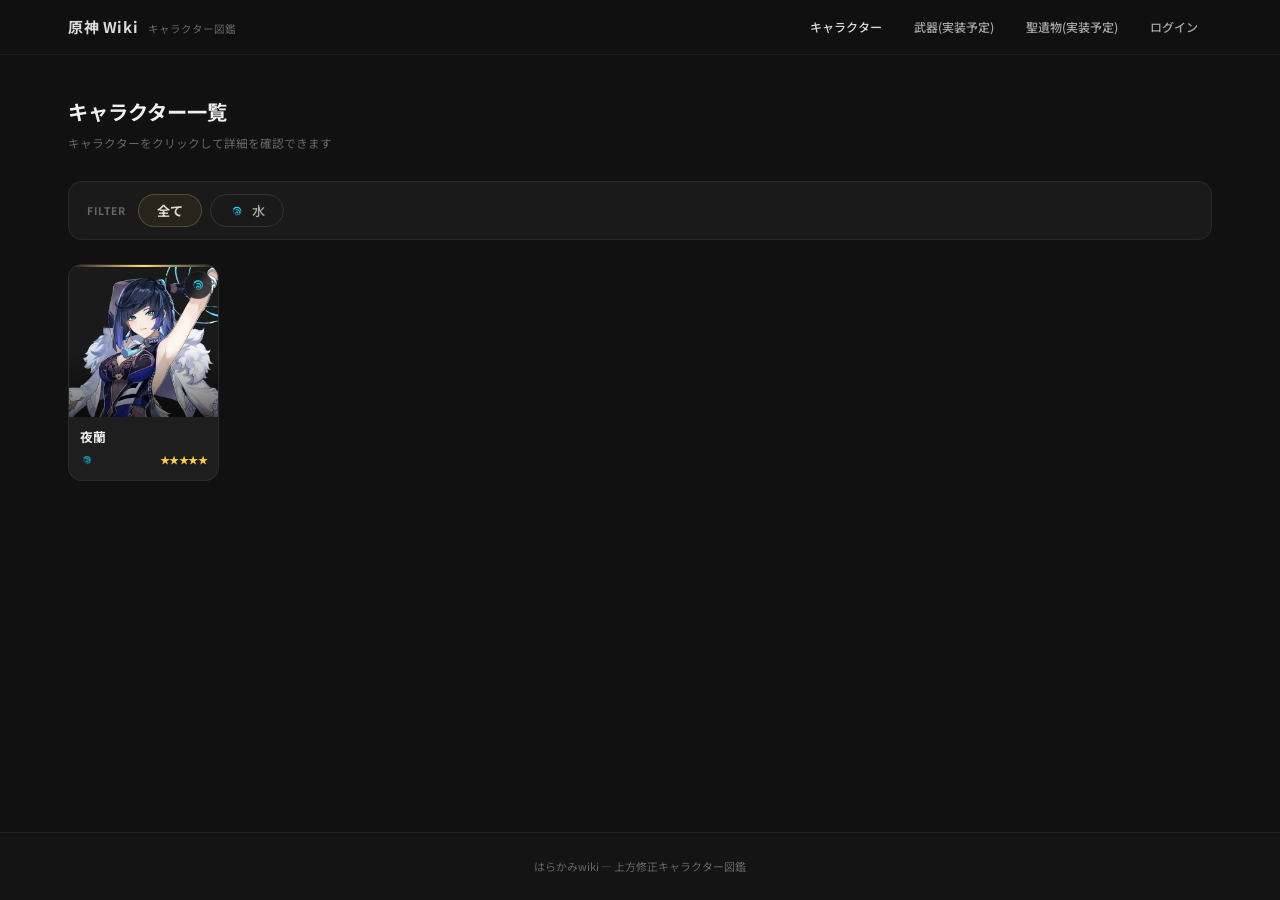
==== commit ccb7279b: "Add files via upload" ====
--- a/index.html
+++ b/index.html
@@ -19,9 +19,9 @@
       </a>
       <nav class="header-nav">
         <a href="index.html" class="nav-link active">キャラクター</a>
-        <a href="#" class="nav-link">武器</a>
-        <a href="#" class="nav-link">聖遺物</a>
-        <a href="create-character.html" class="nav-link">作成ツール</a>
+        <a href="#" class="nav-link">武器(実装予定)</a>
+        <a href="#" class="nav-link">聖遺物(実装予定)</a>
+        <a href="tools-fysmrqjp/create-character.html" class="nav-link">ログイン</a>
       </nav>
     </div>
   </header>
@@ -51,7 +51,7 @@
   </main>
 
   <footer class="site-footer">
-    <p>原神 Wiki — 個人用キャラクター図鑑</p>
+    <p>はらかみwiki — 上方修正キャラクター図鑑</p>
   </footer>
 
 </div>
--- a/css/style.css
+++ b/css/style.css
@@ -351,8 +351,8 @@
 }
 .talent-type-badge { padding: 2px 10px; border-radius: var(--radius-pill); font-size: 0.68rem; font-weight: 700; letter-spacing: 0.04em; border: 1px solid; white-space: nowrap; flex-shrink: 0; }
 .talent-type-badge--normal  { color: #c8a840; border-color: rgba(200,168,64,0.35); background: rgba(200,168,64,0.1); }
-.talent-type-badge--skill   { color: #4cb8b4; border-color: rgba(76,184,180,0.35); background: rgba(76,184,180,0.08); }
-.talent-type-badge--burst   { color: #a882d4; border-color: rgba(168,130,212,0.35); background: rgba(168,130,212,0.08); }
+.talent-type-badge--skill   { color: #c8a840; border-color: rgba(200,168,64,0.35); background: rgba(200,168,64,0.1); }
+.talent-type-badge--burst   { color: #c8a840; border-color: rgba(200,168,64,0.35); background: rgba(200,168,64,0.1); }
 .talent-card__name { font-size: 0.92rem; font-weight: 700; color: var(--text-primary); font-family: var(--font-ja); }
 .talent-card__body { padding: 18px; }
 .talent-card__description { font-size: 0.83rem; color: var(--text-secondary); line-height: 1.85; margin-bottom: 18px; }
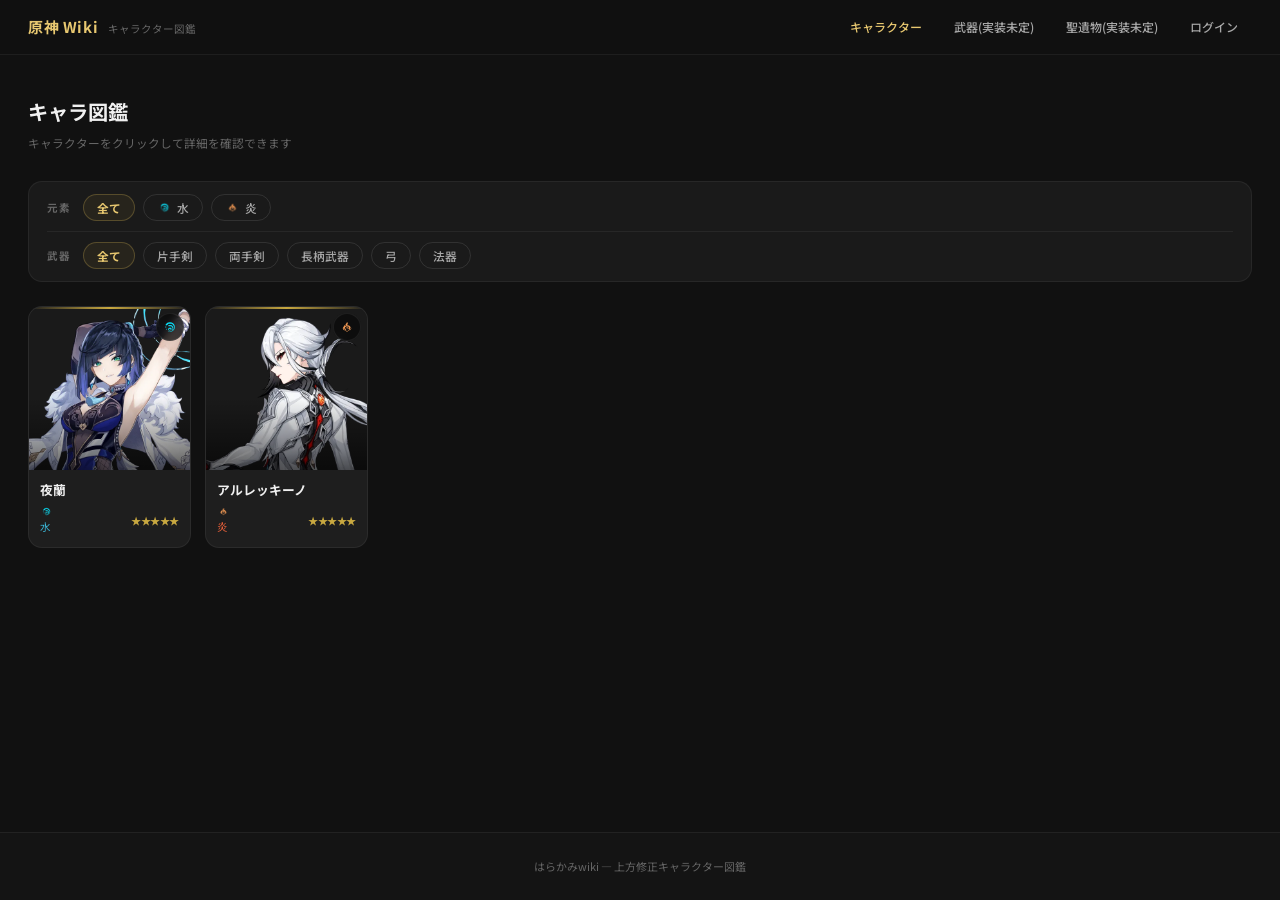
==== commit a1c629bc: "Add files via upload" ====
--- a/index.html
+++ b/index.html
@@ -19,8 +19,8 @@
       </a>
       <nav class="header-nav">
         <a href="index.html" class="nav-link active">キャラクター</a>
-        <a href="#" class="nav-link">武器(実装予定)</a>
-        <a href="#" class="nav-link">聖遺物(実装予定)</a>
+        <a href="#" class="nav-link">武器(実装未定)</a>
+        <a href="#" class="nav-link">聖遺物(実装未定)</a>
         <a href="tools-fysmrqjp/create-character.html" class="nav-link">ログイン</a>
       </nav>
     </div>
@@ -31,7 +31,7 @@
 
     <!-- ページ見出し -->
     <div class="page-heading">
-      <h1 class="page-heading__title">キャラクター一覧</h1>
+      <h1 class="page-heading__title">キャラ図鑑</h1>
       <p class="page-heading__sub">キャラクターをクリックして詳細を確認できます</p>
     </div>
 
--- a/css/style.css
+++ b/css/style.css
@@ -25,12 +25,12 @@
   --text-primary:   #f0f0f0;
   --text-secondary: #a8a8a8;
   --text-muted:     #666666;
-  --text-gold:      #ffae00;
-  --text-gold-light:#dbdbdb;
-
-  --gold:       #fcd03f;
+  --text-gold:      #d4aa50;
+  --text-gold-light:#e8c870;
+
+  --gold:       #c8a840;
   --gold-light: #e2c060;
-  --gold-dim:   #fcd03f;
+  --gold-dim:   #ffc746;
   --gold-bg:    rgba(200,168,64,0.08);
   --gold-bg-h:  rgba(200,168,64,0.14);
 
@@ -42,7 +42,7 @@
   --c-cryo:    #78c8e0;
   --c-geo:     #d8964a;
 
-  --star5: hsl(46, 100%, 72%);
+  --star5: #c8a840;
   --star4: #9966cc;
 
   --radius-sm: 6px;
@@ -55,7 +55,7 @@
   --shadow-md: 0 4px 16px rgba(0,0,0,0.4);
   --shadow-lg: 0 8px 32px rgba(0,0,0,0.5);
 
-  --max-width: 1200px;
+  --max-width: 1600px;
   --font-base: 'Noto Sans JP', sans-serif;
   --font-ja:   'M PLUS 1', 'Noto Sans JP', sans-serif;
   --tr: 0.18s ease;
@@ -196,10 +196,10 @@
 }
 .filter-bar__label { font-size: 0.7rem; font-weight: 700; color: var(--text-muted); letter-spacing: 0.08em; margin-right: 4px; }
 .filter-btn {
-  display: inline-flex; align-items: center; gap: 7px;
-  padding: 6px 18px; border-radius: var(--radius-pill);
+  display: inline-flex; align-items: center; gap: 5px;
+  padding: 4px 13px; border-radius: var(--radius-pill);
   border: 1px solid var(--border-light); background: transparent;
-  color: var(--text-secondary); font-size: 0.88rem; font-weight: 520;
+  color: var(--text-secondary); font-size: 0.78rem; font-weight: 500;
   transition: all var(--tr);
 }
 .filter-btn:hover { border-color: var(--border-medium); color: var(--text-primary); background: var(--bg-hover); }
@@ -253,7 +253,7 @@
 .char-card__element-icon {
   position: absolute; top: 6px; right: 6px;
   width: 28px; height: 28px; border-radius: 50%;
-  background: rgba(19, 19, 19, 0.75); backdrop-filter: blur(4px);
+  background: rgba(10,10,10,0.75); backdrop-filter: blur(4px);
   display: flex; align-items: center; justify-content: center;
   font-size: 0.9rem; z-index: 1; border: 1px solid rgba(255,255,255,0.07);
 }
@@ -266,7 +266,7 @@
 .char-card__body { padding: 9px 11px 11px; }
 .char-card__name { font-size: 0.85rem; font-weight: 700; color: var(--text-primary); white-space: nowrap; overflow: hidden; text-overflow: ellipsis; margin-bottom: 4px; }
 .char-card__meta { display: flex; align-items: center; justify-content: space-between; }
-.char-card__element-text { font-size: 0rem; color: var(--el-color, var(--text-secondary)); }
+.char-card__element-text { font-size: 0.7rem; color: var(--el-color, var(--text-secondary)); }
 .char-card__stars { font-size: 0.68rem; letter-spacing: -0.5px; color: var(--gold); }
 .char-card[data-rarity="4"] .char-card__stars { color: var(--star4); }
 
@@ -283,7 +283,7 @@
 .char-detail-layout { display: flex; flex-direction: column; gap: 20px; }
 
 /* ============================================================
-   12. キャラクターーカード（詳細上部）
+   12. ヒーローカード（詳細上部）
    ============================================================ */
 .char-hero-card {
   background: var(--bg-card); border: 1px solid var(--border-faint);
@@ -334,9 +334,9 @@
 .stat-cell--special { border-color: var(--border-gold); background: var(--gold-bg); }
 .stat-cell--special:hover { background: var(--gold-bg-h); }
 .stat-cell__label { font-size: 0.65rem; font-weight: 700; color: var(--text-muted); letter-spacing: 0.06em; text-transform: uppercase; margin-bottom: 8px; }
-.stat-cell__value { font-size: 1.3rem; font-weight: 700; color: var(--text-gold-light); line-height: 1; font-feature-settings: "tnum"; }
+.stat-cell__value { font-size: 1.3rem; font-weight: 700; color: var(--bo); line-height: 1; font-feature-settings: "tnum"; }
 .stat-cell--special .stat-cell__value { font-size: 0.93rem; }
-.stat-cell__unit { font-size: 0.72rem; color: var(--text-secondary); margin-top: 4px; }
+.stat-cell__unit { font-size: 0.9rem; color: var(--text-secondary); margin-top: 4px; }
 
 /* ============================================================
    14. 天賦
@@ -350,12 +350,12 @@
   border-bottom: 1px solid var(--border-faint);
 }
 .talent-type-badge { padding: 2px 10px; border-radius: var(--radius-pill); font-size: 0.68rem; font-weight: 700; letter-spacing: 0.04em; border: 1px solid; white-space: nowrap; flex-shrink: 0; }
-.talent-type-badge--normal  { color: #c8a840; border-color: rgba(200,168,64,0.35); background: rgba(200,168,64,0.1); }
-.talent-type-badge--skill   { color: #c8a840; border-color: rgba(200,168,64,0.35); background: rgba(200,168,64,0.1); }
-.talent-type-badge--burst   { color: #c8a840; border-color: rgba(200,168,64,0.35); background: rgba(200,168,64,0.1); }
+.talent-type-badge--normal  { color: #ffd857; border-color: rgba(200,168,64,0.35); background: rgba(200,168,64,0.1); }
+.talent-type-badge--skill   { color: #ffd857; border-color: rgba(200,168,64,0.35); background: rgba(200,168,64,0.1); }
+.talent-type-badge--burst   { color: #ffd857; border-color: rgba(200,168,64,0.35); background: rgba(200,168,64,0.1); }
 .talent-card__name { font-size: 0.92rem; font-weight: 700; color: var(--text-primary); font-family: var(--font-ja); }
 .talent-card__body { padding: 18px; }
-.talent-card__description { font-size: 0.83rem; color: var(--text-secondary); line-height: 1.85; margin-bottom: 18px; }
+.talent-card__description { font-size: 0.92rem; color: var(--text-secondary); line-height: 1.85; margin-bottom: 18px; }
 
 /* ============================================================
    15. 天賦レベルスライダー
@@ -386,7 +386,7 @@
    16. 倍率テーブル（全Lv列表示）
    ============================================================ */
 .multiplier-table-wrap { overflow-x: auto; border-radius: var(--radius-md); border: 1px solid var(--border-faint); }
-.multiplier-table { width: 100%; min-width: 980px; border-collapse: collapse; font-size: 0.78rem; }
+.multiplier-table { width: 100%; min-width: 80px; border-collapse: collapse; font-size: 0.88rem; }
 
 /* ヘッダー行 */
 .multiplier-table thead tr { background: rgba(255,255,255,0.03); }
@@ -399,7 +399,7 @@
 .multiplier-table th:first-child { text-align: left; padding-left: 14px; min-width: 120px; }
 
 /* データ行 */
-.multiplier-table tbody tr { border-bottom: 1px solid var(--border-faint); transition: background var(--tr); }
+.multiplier-table tbody tr { border-bottom: 2px solid var(--border-faint); transition: background var(--tr); }
 .multiplier-table tbody tr:last-child { border-bottom: none; }
 .multiplier-table tbody tr:hover { background: rgba(255,255,255,0.025); }
 .multiplier-table tbody tr:nth-child(even) { background: rgba(255,255,255,0.015); }
@@ -407,7 +407,7 @@
 
 /* セル */
 .multiplier-table td { padding: 7px 9px; text-align: center; color: var(--text-secondary); white-space: nowrap; font-feature-settings: "tnum"; }
-.multiplier-table td:first-child { text-align: left; padding-left: 14px; color: var(--text-primary); font-weight: 500; font-size: 0.8rem; }
+.multiplier-table td:first-child { text-align: left; padding-left: 14px; color: var(--text-primary); font-weight: 500; font-size: 0.9rem; }
 
 /* 現在レベルハイライト */
 .multiplier-table th.is-active-level { color: var(--text-gold-light) !important; background: var(--gold-bg); border-bottom: 2px solid var(--gold); }
@@ -417,23 +417,23 @@
    17. 固有天賦
    ============================================================ */
 .passives-section { background: var(--bg-card); border: 1px solid var(--border-faint); border-radius: var(--radius-lg); padding: 24px; }
-.passives-grid { display: grid; grid-template-columns: repeat(auto-fill, minmax(240px, 1fr)); gap: 12px; }
+.passives-grid { display: grid; grid-template-columns: repeat(auto-fill, minmax(480px, 1fr)); gap: 12px; }
 .passive-card { background: var(--bg-surface); border: 1px solid var(--border-faint); border-radius: var(--radius-md); padding: 16px 18px; transition: border-color var(--tr), background var(--tr); }
 .passive-card:hover { border-color: var(--border-light); background: var(--bg-hover); }
 .passive-card__name { font-size: 0.88rem; font-weight: 700; color: var(--text-gold-light); margin-bottom: 8px; display: flex; align-items: center; gap: 8px; font-family: var(--font-ja); }
 .passive-card__name::before { content: '◆'; font-size: 0.5rem; color: var(--gold-dim); flex-shrink: 0; }
-.passive-card__desc { font-size: 0.81rem; color: var(--text-secondary); line-height: 1.8; }
+.passive-card__desc { font-size: 0.92rem; color: var(--text-secondary); line-height: 1.8; }
 
 /* ============================================================
    18. 命ノ星座
    ============================================================ */
 .constellations-section { background: var(--bg-card); border: 1px solid var(--border-faint); border-radius: var(--radius-lg); padding: 24px; }
-.constellation-list { display: grid; grid-template-columns: repeat(auto-fill, minmax(268px, 1fr)); gap: 10px; }
+.constellation-list { display: grid; grid-template-columns: repeat(auto-fill, minmax(480px, 1fr)); gap: 10px; }
 .constellation-card { background: var(--bg-surface); border: 1px solid var(--border-faint); border-radius: var(--radius-md); padding: 14px 16px; display: flex; align-items: flex-start; gap: 14px; transition: border-color var(--tr), background var(--tr); }
 .constellation-card:hover { border-color: var(--border-light); background: var(--bg-hover); }
-.constellation-card__num { font-size: 0.95rem; font-weight: 700; color: var(--gold-dim); min-width: 26px; padding-top: 2px; flex-shrink: 0; }
+.constellation-card__num { font-size: 0.95rem; font-weight: 700; color: var(--text-gold-light); min-width: 26px; padding-top: 2px; flex-shrink: 0; }
 .constellation-card__name { font-size: 0.86rem; font-weight: 700; color: var(--text-primary); margin-bottom: 5px; font-family: var(--font-ja); }
-.constellation-card__effect { font-size: 0.8rem; color: var(--text-secondary); line-height: 1.75; }
+.constellation-card__effect { font-size: 0.92rem; color: var(--text-secondary); line-height: 1.75; }
 
 /* ============================================================
    19. レスポンシブ
@@ -443,6 +443,9 @@
   .char-hero-card__inner { grid-template-columns: 168px 1fr; gap: 24px; }
   .char-info__name-ja { font-size: 1.55rem; }
   .character-grid { grid-template-columns: repeat(auto-fill, minmax(128px, 1fr)); gap: 12px; }
+  /* 900px 以下はカードを2カラム固定（minmax 縮小のため）*/
+  .passives-grid { grid-template-columns: repeat(auto-fill, minmax(260px, 1fr)); }
+  .constellation-list { grid-template-columns: repeat(auto-fill, minmax(280px, 1fr)); }
 }
 
 @media (max-width: 600px) {
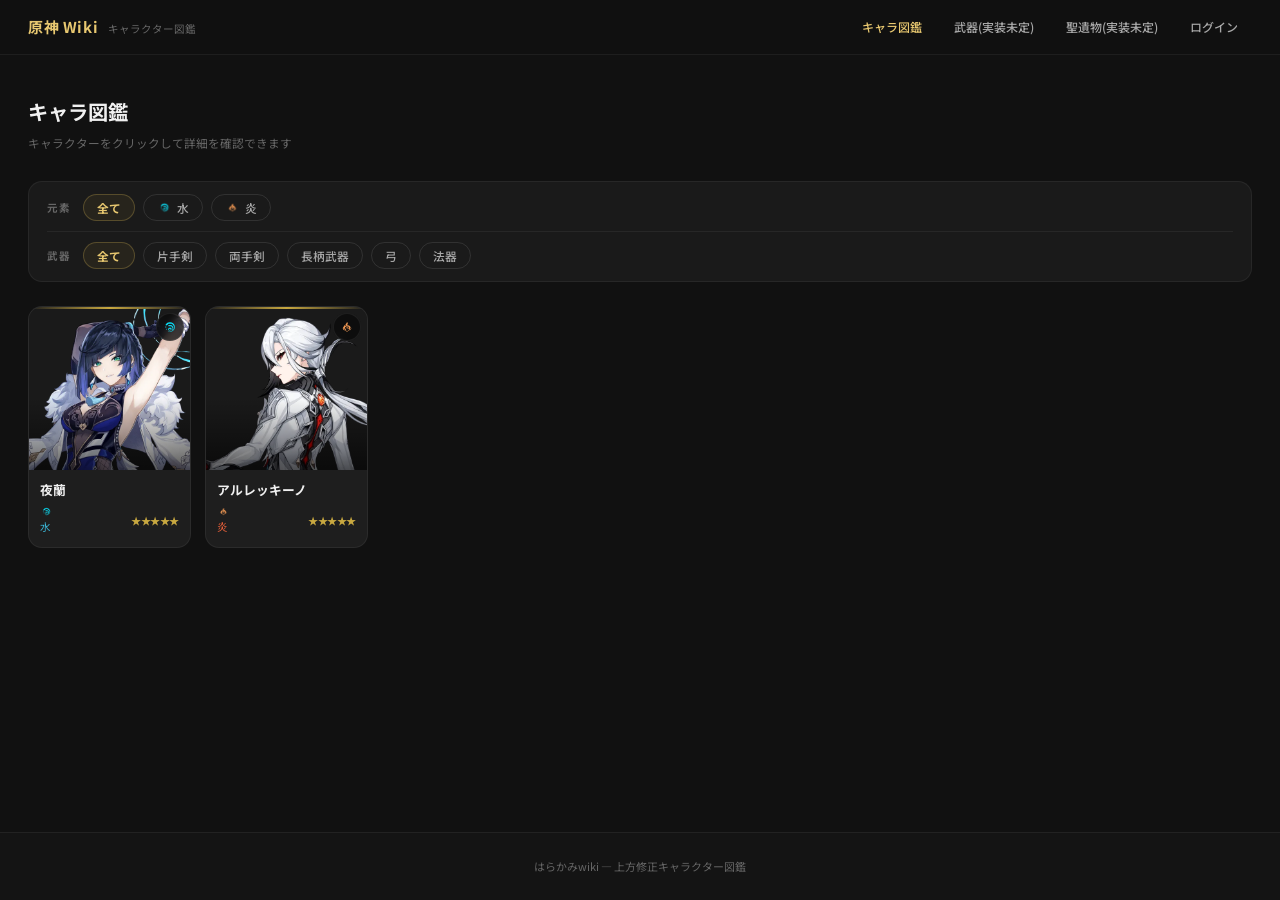
==== commit 05f14046: "Change link text from 'キャラクター' to 'キャラ図鑑'" ====
--- a/index.html
+++ b/index.html
@@ -18,7 +18,7 @@
         <span class="logo-sub">キャラクター図鑑</span>
       </a>
       <nav class="header-nav">
-        <a href="index.html" class="nav-link active">キャラクター</a>
+        <a href="index.html" class="nav-link active">キャラ図鑑</a>
         <a href="#" class="nav-link">武器(実装未定)</a>
         <a href="#" class="nav-link">聖遺物(実装未定)</a>
         <a href="tools-fysmrqjp/create-character.html" class="nav-link">ログイン</a>
